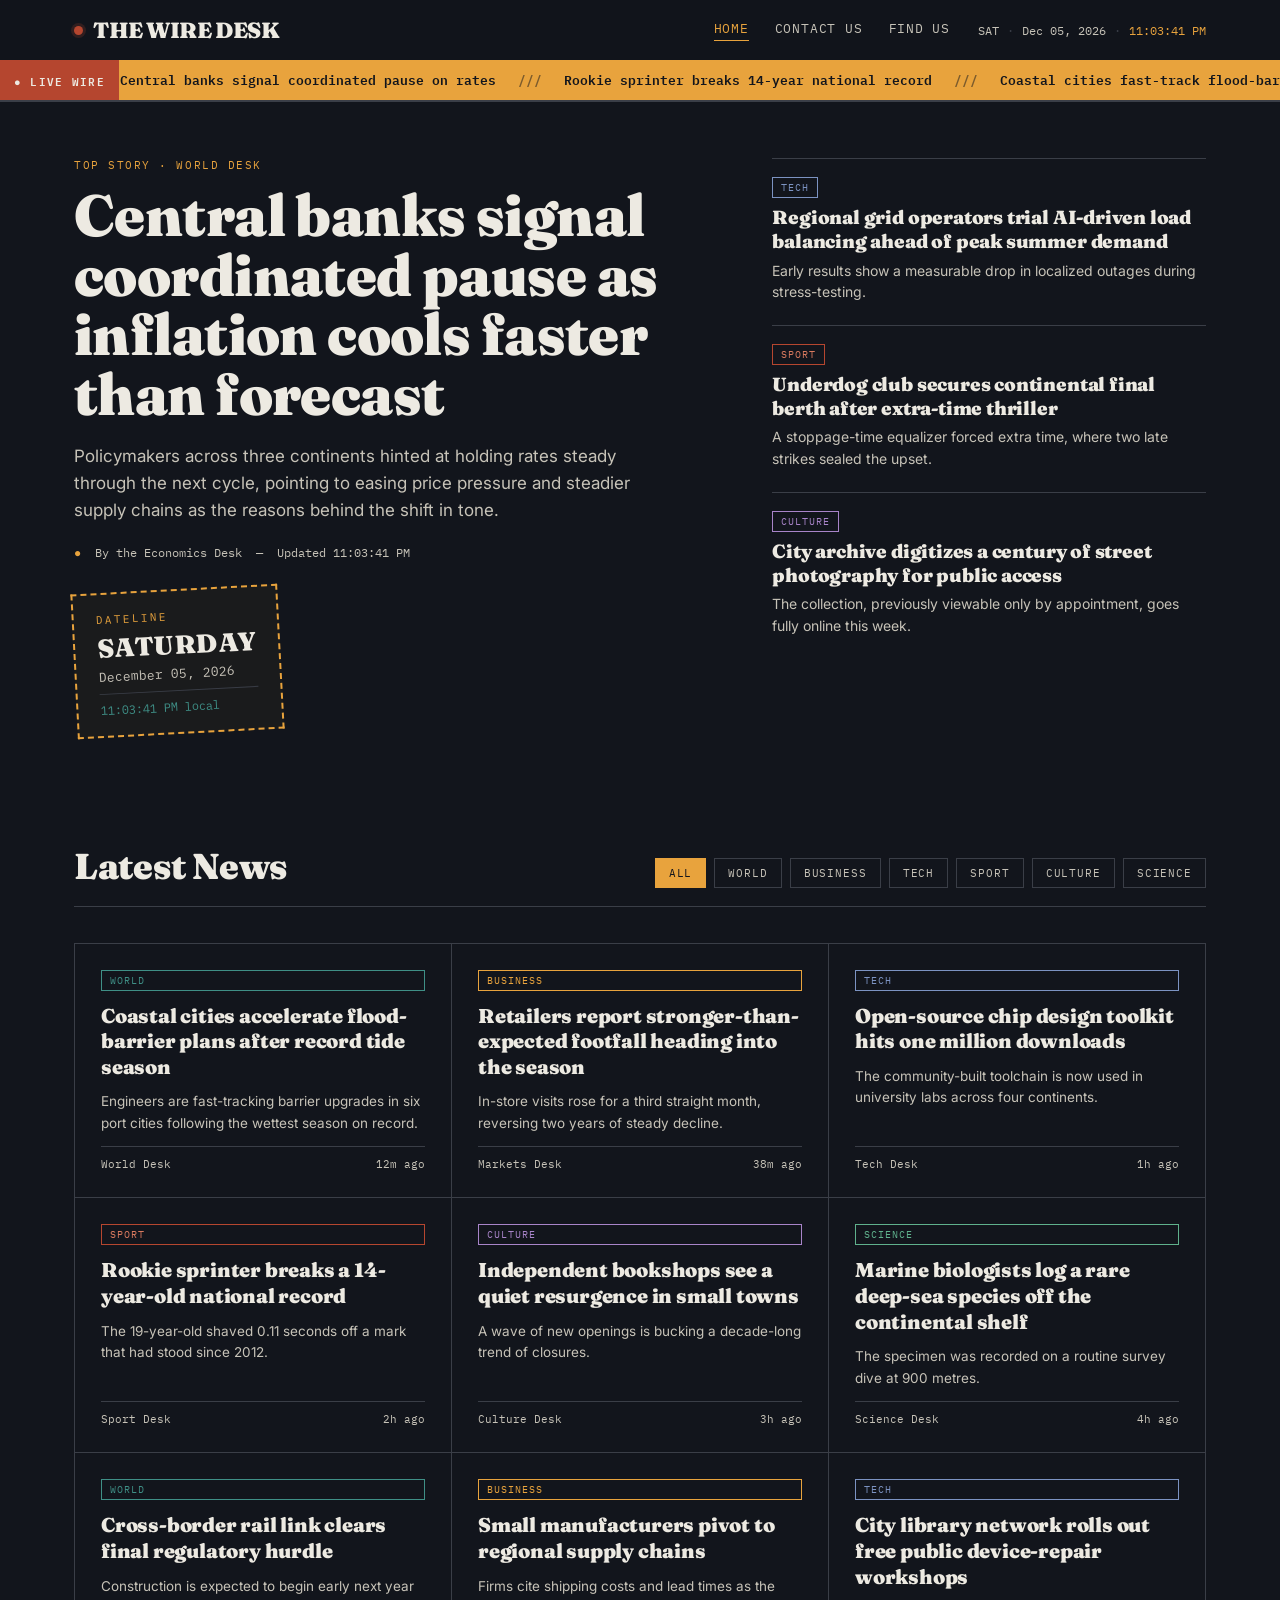
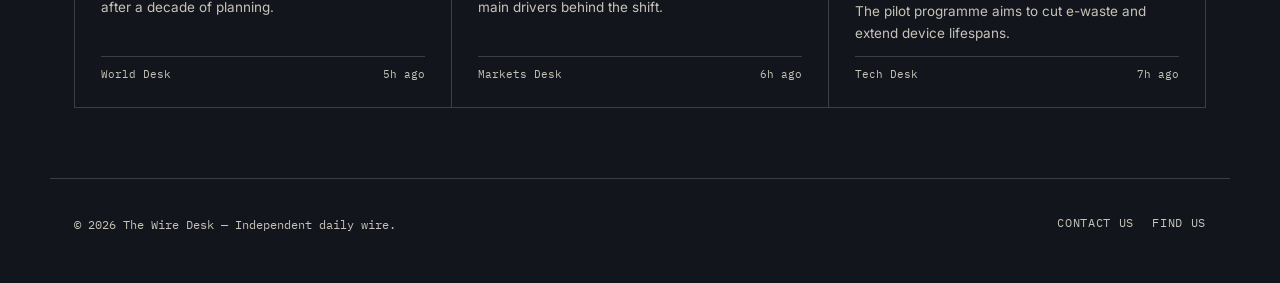
==== index.html @ 341c5b4a "Add files via upload" ====
<!DOCTYPE html>
<html lang="en">
<head>
<meta charset="UTF-8">
<meta name="viewport" content="width=device-width, initial-scale=1.0">
<title>The Wire Desk — Live News Wire</title>
<meta name="description" content="Independent daily news wire — latest headlines across World, Business, Tech, Sport, Culture and Science.">
<link rel="preconnect" href="https://fonts.googleapis.com">
<link rel="preconnect" href="https://fonts.gstatic.com" crossorigin>
<link href="https://fonts.googleapis.com/css2?family=Fraunces:opsz,wght@9..144,500;9..144,600;9..144,900&family=Inter:wght@400;500;600;700&family=IBM+Plex+Mono:wght@400;500;600&display=swap" rel="stylesheet">
<link rel="stylesheet" href="styles.css">
</head>
<body>

<div class="scroll-progress"></div>

<header>
  <div class="header-inner">
    <a href="index.html" class="logo"><span class="dot"></span> THE WIRE DESK</a>
    <div class="header-right">
      <nav>
        <a href="index.html">Home</a>
        <a href="contact.html">Contact Us</a>
        <a href="findus.html">Find Us</a>
      </nav>
      <div class="header-clock">
        <span data-clock="weekday-short"></span>
        <span class="sep">·</span>
        <span data-clock="date-short"></span>
        <span class="sep">·</span>
        <span class="hc-time" data-clock="time"></span>
      </div>
      <button class="nav-toggle" aria-label="Toggle menu">☰</button>
    </div>
  </div>
  <div class="ticker-bar">
    <div class="ticker-label">● LIVE WIRE</div>
    <div class="ticker-track" id="tickerTrack"></div>
  </div>
</header>

<div class="hero-wrap">
  <div class="hero-grid">
    <div class="hero-lead reveal">
      <span class="eyebrow">Top Story · World Desk</span>
      <h1>Central banks signal coordinated pause as inflation cools faster than forecast</h1>
      <p>Policymakers across three continents hinted at holding rates steady through the next cycle, pointing to easing price pressure and steadier supply chains as the reasons behind the shift in tone.</p>
      <div class="byline">
        <span class="stamp-dot">●</span>
        <span>By the Economics Desk</span>
        <span>—</span>
        <span data-clock="updated"></span>
      </div>
      <div style="margin-top:28px;">
        <div class="dateline-stamp">
          <div class="row1">Dateline</div>
          <div class="day" data-clock="weekday-full"></div>
          <div class="full-date" data-clock="date-full"></div>
          <div class="time"><span data-clock="time"></span> local</div>
        </div>
      </div>
    </div>

    <div class="side-stories">
      <div class="side-story reveal">
        <span class="tag tech">Tech</span>
        <h3>Regional grid operators trial AI-driven load balancing ahead of peak summer demand</h3>
        <p>Early results show a measurable drop in localized outages during stress-testing.</p>
      </div>
      <div class="side-story reveal">
        <span class="tag sport">Sport</span>
        <h3>Underdog club secures continental final berth after extra-time thriller</h3>
        <p>A stoppage-time equalizer forced extra time, where two late strikes sealed the upset.</p>
      </div>
      <div class="side-story reveal">
        <span class="tag culture">Culture</span>
        <h3>City archive digitizes a century of street photography for public access</h3>
        <p>The collection, previously viewable only by appointment, goes fully online this week.</p>
      </div>
    </div>
  </div>
</div>

<section id="news">
  <div class="section-head reveal">
    <h2>Latest News</h2>
    <div class="filters" id="filters">
      <button class="filter-btn active" data-filter="all">All</button>
      <button class="filter-btn" data-filter="world">World</button>
      <button class="filter-btn" data-filter="business">Business</button>
      <button class="filter-btn" data-filter="tech">Tech</button>
      <button class="filter-btn" data-filter="sport">Sport</button>
      <button class="filter-btn" data-filter="culture">Culture</button>
      <button class="filter-btn" data-filter="science">Science</button>
    </div>
  </div>
  <div class="news-grid" id="newsGrid"></div>
</section>

<footer>
  <span>© <span data-clock="year"></span> The Wire Desk — Independent daily wire.</span>
  <nav>
    <a href="contact.html">Contact Us</a>
    <a href="findus.html">Find Us</a>
  </nav>
</footer>

<button class="back-to-top" aria-label="Back to top">↑</button>

<script src="script.js"></script>
<script>
const NEWS = [
  {cat:'world', tag:'World', title:'Coastal cities accelerate flood-barrier plans after record tide season', excerpt:'Engineers are fast-tracking barrier upgrades in six port cities following the wettest season on record.', time:'12m ago', author:'World Desk'},
  {cat:'business', tag:'Business', title:'Retailers report stronger-than-expected footfall heading into the season', excerpt:'In-store visits rose for a third straight month, reversing two years of steady decline.', time:'38m ago', author:'Markets Desk'},
  {cat:'tech', tag:'Tech', title:'Open-source chip design toolkit hits one million downloads', excerpt:'The community-built toolchain is now used in university labs across four continents.', time:'1h ago', author:'Tech Desk'},
  {cat:'sport', tag:'Sport', title:'Rookie sprinter breaks a 14-year-old national record', excerpt:'The 19-year-old shaved 0.11 seconds off a mark that had stood since 2012.', time:'2h ago', author:'Sport Desk'},
  {cat:'culture', tag:'Culture', title:'Independent bookshops see a quiet resurgence in small towns', excerpt:'A wave of new openings is bucking a decade-long trend of closures.', time:'3h ago', author:'Culture Desk'},
  {cat:'science', tag:'Science', title:'Marine biologists log a rare deep-sea species off the continental shelf', excerpt:'The specimen was recorded on a routine survey dive at 900 metres.', time:'4h ago', author:'Science Desk'},
  {cat:'world', tag:'World', title:'Cross-border rail link clears final regulatory hurdle', excerpt:'Construction is expected to begin early next year after a decade of planning.', time:'5h ago', author:'World Desk'},
  {cat:'business', tag:'Business', title:'Small manufacturers pivot to regional supply chains', excerpt:'Firms cite shipping costs and lead times as the main drivers behind the shift.', time:'6h ago', author:'Markets Desk'},
  {cat:'tech', tag:'Tech', title:'City library network rolls out free public device-repair workshops', excerpt:'The pilot programme aims to cut e-waste and extend device lifespans.', time:'7h ago', author:'Tech Desk'},
];

const TICKER_ITEMS = [
  'Central banks signal coordinated pause on rates',
  'Rookie sprinter breaks 14-year national record',
  'Coastal cities fast-track flood-barrier upgrades',
  'Open-source chip toolkit passes one million downloads',
  'Cross-border rail link clears final hurdle',
  'Independent bookshops see quiet resurgence'
];

function renderNews(){
  const grid = document.getElementById('newsGrid');
  grid.innerHTML = NEWS.map((item,i)=>`
    <article class="news-card reveal" data-cat="${item.cat}" style="transition-delay:${(i%3)*0.08}s">
      <span class="arrow">→</span>
      <span class="tag ${item.cat}">${item.tag}</span>
      <h3>${item.title}</h3>
      <p>${item.excerpt}</p>
      <div class="news-meta"><span>${item.author}</span><span>${item.time}</span></div>
    </article>
  `).join('');
  window.WireDesk.observeReveals();
}
renderNews();
window.WireDesk.initTicker(TICKER_ITEMS);

document.getElementById('filters').addEventListener('click', (e)=>{
  const btn = e.target.closest('.filter-btn');
  if(!btn) return;
  document.querySelectorAll('.filter-btn').forEach(b=>b.classList.remove('active'));
  btn.classList.add('active');
  const f = btn.dataset.filter;
  document.querySelectorAll('.news-card').forEach(card=>{
    card.classList.toggle('hidden', f!=='all' && card.dataset.cat!==f);
  });
});
</script>
</body>
</html>
---- styles.css ----
/* =========================================================
   THE WIRE DESK — shared stylesheet
   ========================================================= */
:root{
  --ink:#12151c;
  --panel:#1b1f29;
  --panel-2:#20242f;
  --paper:#edeae2;
  --paper-dim:#c7c3b8;
  --amber:#e8a33d;
  --teal:#3f8f86;
  --brick:#b5462f;
  --ash:#3a3e47;
  --radius:2px;
}
*{box-sizing:border-box;}
html{scroll-behavior:smooth;}
body{
  margin:0;
  background:var(--ink);
  color:var(--paper);
  font-family:'Inter',sans-serif;
  -webkit-font-smoothing:antialiased;
  opacity:0;
  animation:pageIn .6s ease forwards;
}
@keyframes pageIn{
  from{opacity:0;transform:translateY(10px);}
  to{opacity:1;transform:translateY(0);}
}
a{color:inherit;text-decoration:none;}
::selection{background:var(--amber);color:var(--ink);}
img{max-width:100%;display:block;}

h1,h2,h3,.display{
  font-family:'Fraunces',serif;
  font-weight:900;
  letter-spacing:-0.01em;
  margin:0;
}
.mono{font-family:'IBM Plex Mono',monospace;}
.eyebrow{
  font-family:'IBM Plex Mono',monospace;
  font-size:11px;
  letter-spacing:0.14em;
  text-transform:uppercase;
  color:var(--amber);
}

/* ===== Scroll progress bar ===== */
.scroll-progress{
  position:fixed;top:0;left:0;height:2px;width:0%;
  background:var(--amber);z-index:100;
  transition:width .08s linear;
}

/* ===== Reveal on scroll ===== */
.reveal{
  opacity:0;
  transform:translateY(28px);
  transition:opacity 0.7s cubic-bezier(.2,.7,.3,1), transform 0.7s cubic-bezier(.2,.7,.3,1);
}
.reveal.visible{opacity:1;transform:translateY(0);}
@media (prefers-reduced-motion: reduce){
  .reveal{opacity:1;transform:none;transition:none;}
  html{scroll-behavior:auto;}
  body{animation:none;opacity:1;}
}

/* ===== Header ===== */
header{
  position:sticky;top:0;z-index:50;
  background:rgba(18,21,28,0.94);
  backdrop-filter:blur(10px);
  border-bottom:1px solid var(--ash);
}
.header-inner{
  max-width:1180px;margin:0 auto;padding:16px 24px;
  display:flex;align-items:center;justify-content:space-between;gap:20px;
}
.logo{
  font-family:'Fraunces',serif;font-weight:900;font-size:22px;
  display:flex;align-items:center;gap:10px;letter-spacing:-0.02em;
  flex-shrink:0;
}
.logo .dot{
  width:9px;height:9px;border-radius:50%;background:var(--brick);
  box-shadow:0 0 0 3px rgba(181,70,47,0.2);
  animation:pulse 2.2s ease-in-out infinite;
}
@keyframes pulse{
  0%,100%{box-shadow:0 0 0 3px rgba(181,70,47,0.2);}
  50%{box-shadow:0 0 0 6px rgba(181,70,47,0.08);}
}

.header-right{display:flex;align-items:center;gap:28px;}
nav{display:flex;gap:26px;align-items:center;}
nav a{
  font-size:13px;font-family:'IBM Plex Mono',monospace;
  letter-spacing:0.06em;text-transform:uppercase;
  color:var(--paper-dim);position:relative;padding-bottom:4px;
  transition:color .25s;
}
nav a:hover, nav a.current{color:var(--amber);}
nav a::after{
  content:"";position:absolute;left:0;bottom:0;width:0;height:1px;
  background:var(--amber);transition:width .25s;
}
nav a:hover::after, nav a.current::after{width:100%;}

.header-clock{
  font-family:'IBM Plex Mono',monospace;font-size:12px;color:var(--paper-dim);
  display:flex;align-items:center;gap:8px;white-space:nowrap;
}
.header-clock .sep{color:var(--ash);}
.header-clock .hc-time{color:var(--amber);}

.nav-toggle{
  display:none;background:none;border:1px solid var(--ash);color:var(--paper);
  padding:8px 11px;font-size:16px;cursor:pointer;flex-shrink:0;
}

/* ===== Ticker ===== */
.ticker-bar{
  background:var(--amber);color:var(--ink);
  overflow:hidden;white-space:nowrap;position:relative;
  border-bottom:1px solid var(--ash);
}
.ticker-label{
  position:absolute;left:0;top:0;bottom:0;z-index:2;
  background:var(--brick);color:var(--paper);
  display:flex;align-items:center;padding:0 14px;
  font-family:'IBM Plex Mono',monospace;font-size:11px;letter-spacing:0.12em;font-weight:600;
}
.ticker-track{
  display:inline-flex;align-items:center;padding-left:120px;
  animation:ticker 32s linear infinite;
  font-family:'IBM Plex Mono',monospace;font-size:13px;font-weight:600;
}
.ticker-track span{padding:9px 0;}
.ticker-track .sep{margin:0 22px;opacity:0.5;}
@keyframes ticker{
  from{transform:translateX(0);}
  to{transform:translateX(-50%);}
}

/* ===== Page hero (used on contact / find-us) ===== */
.page-hero{max-width:1180px;margin:0 auto;padding:56px 24px 20px;}
.page-hero .eyebrow{display:block;margin-bottom:12px;}
.page-hero h1{font-size:clamp(32px,4.6vw,50px);line-height:1.05;margin-bottom:14px;}
.page-hero p{color:var(--paper-dim);font-size:16px;line-height:1.6;max-width:56ch;}

/* ===== Home hero ===== */
.hero-wrap{max-width:1180px;margin:0 auto;padding:56px 24px 40px;position:relative;}
.hero-grid{display:grid;grid-template-columns:1.5fr 1fr;gap:48px;align-items:start;}
.hero-lead .eyebrow{margin-bottom:14px;display:block;}
.hero-lead h1{font-size:clamp(34px,5vw,58px);line-height:1.03;margin-bottom:18px;}
.hero-lead p{color:var(--paper-dim);font-size:17px;line-height:1.6;max-width:52ch;margin-bottom:20px;}
.byline{
  font-family:'IBM Plex Mono',monospace;font-size:12px;color:var(--paper-dim);
  display:flex;gap:14px;align-items:center;flex-wrap:wrap;
}
.byline .stamp-dot{color:var(--amber);}

.dateline-stamp{
  border:2px dashed var(--amber);padding:18px 22px;transform:rotate(-3deg);
  width:fit-content;background:rgba(232,163,61,0.04);
}
.dateline-stamp .row1{
  font-family:'IBM Plex Mono',monospace;font-size:11px;letter-spacing:0.18em;
  color:var(--amber);text-transform:uppercase;margin-bottom:6px;
}
.dateline-stamp .day{
  font-family:'Fraunces',serif;font-weight:900;font-size:26px;text-transform:uppercase;
  letter-spacing:0.02em;color:var(--paper);
}
.dateline-stamp .full-date{font-family:'IBM Plex Mono',monospace;font-size:13px;color:var(--paper-dim);margin-top:4px;}
.dateline-stamp .time{
  font-family:'IBM Plex Mono',monospace;font-size:12px;color:var(--teal);margin-top:8px;
  border-top:1px solid var(--ash);padding-top:8px;
}

.side-stories{display:flex;flex-direction:column;gap:22px;}
.side-story{border-top:1px solid var(--ash);padding-top:16px;}
.side-story h3{font-size:19px;line-height:1.25;margin:8px 0 6px;}
.side-story p{color:var(--paper-dim);font-size:14px;line-height:1.55;margin:0;}

.tag{
  font-family:'IBM Plex Mono',monospace;font-size:10px;letter-spacing:0.1em;text-transform:uppercase;
  padding:3px 8px;border:1px solid var(--ash);color:var(--paper-dim);display:inline-block;
}
.tag.world{border-color:var(--teal);color:var(--teal);}
.tag.business{border-color:var(--amber);color:var(--amber);}
.tag.tech{border-color:#7c93c2;color:#7c93c2;}
.tag.sport{border-color:var(--brick);color:#d97a5f;}
.tag.culture{border-color:#a884c9;color:#a884c9;}
.tag.science{border-color:#5fb18c;color:#5fb18c;}

/* ===== Section shell ===== */
section{max-width:1180px;margin:0 auto;padding:70px 24px;}
.section-head{
  display:flex;justify-content:space-between;align-items:flex-end;
  margin-bottom:36px;border-bottom:1px solid var(--ash);padding-bottom:18px;gap:20px;flex-wrap:wrap;
}
.section-head h2{font-size:clamp(26px,3.4vw,36px);}

.filters{display:flex;gap:8px;flex-wrap:wrap;}
.filter-btn{
  font-family:'IBM Plex Mono',monospace;font-size:11px;letter-spacing:0.08em;text-transform:uppercase;
  background:none;border:1px solid var(--ash);color:var(--paper-dim);
  padding:7px 13px;cursor:pointer;transition:all .2s;
}
.filter-btn:hover{border-color:var(--amber);color:var(--amber);}
.filter-btn.active{background:var(--amber);border-color:var(--amber);color:var(--ink);}

/* ===== News grid ===== */
.news-grid{
  display:grid;grid-template-columns:repeat(3,1fr);gap:1px;
  background:var(--ash);border:1px solid var(--ash);
}
.news-card{
  background:var(--ink);padding:26px;display:flex;flex-direction:column;gap:12px;
  transition:background .25s, transform .25s, box-shadow .25s;
  position:relative;
}
.news-card:hover{
  background:var(--panel);transform:translateY(-5px);
  box-shadow:0 14px 30px -14px rgba(0,0,0,0.55);
}
.news-card h3{font-size:20px;line-height:1.28;}
.news-card p{color:var(--paper-dim);font-size:13.5px;line-height:1.6;margin:0;flex-grow:1;}
.news-meta{
  display:flex;justify-content:space-between;align-items:center;
  font-family:'IBM Plex Mono',monospace;font-size:11px;color:var(--paper-dim);
  padding-top:10px;border-top:1px solid var(--ash);
}
.news-card .arrow{
  position:absolute;top:24px;right:22px;color:var(--amber);
  opacity:0;transform:translateX(-6px);transition:all .25s;font-size:15px;
}
.news-card:hover .arrow{opacity:1;transform:translateX(0);}
.news-card.hidden{display:none;}

/* ===== Contact page ===== */
.contact-grid{display:grid;grid-template-columns:0.9fr 1.1fr;gap:56px;}
.info-panel{
  background:var(--panel);border:1px solid var(--ash);padding:32px;
}
.info-panel h2{font-size:24px;margin-bottom:16px;}
.info-panel p{color:var(--paper-dim);line-height:1.65;margin-bottom:22px;}
.contact-line{
  display:flex;align-items:center;gap:12px;margin-bottom:14px;
  font-family:'IBM Plex Mono',monospace;font-size:13.5px;
}
.contact-line .k{color:var(--paper-dim);width:88px;flex-shrink:0;text-transform:uppercase;font-size:11px;letter-spacing:0.08em;}
.contact-line .v{color:var(--paper);transition:color .2s;}
.contact-line a.v:hover{color:var(--amber);}

form{display:flex;flex-direction:column;gap:16px;}
.field{display:flex;flex-direction:column;gap:6px;}
.field label{
  font-family:'IBM Plex Mono',monospace;font-size:11px;letter-spacing:0.1em;text-transform:uppercase;color:var(--paper-dim);
}
.field input,.field textarea{
  background:var(--ink);border:1px solid var(--ash);color:var(--paper);
  padding:12px 14px;font-family:'Inter',sans-serif;font-size:14px;
  border-radius:var(--radius);outline:none;transition:border-color .2s, box-shadow .2s;
}
.field input:focus,.field textarea:focus{border-color:var(--amber);box-shadow:0 0 0 3px rgba(232,163,61,0.12);}
.field textarea{resize:vertical;min-height:130px;}
.submit-row{display:flex;align-items:center;gap:16px;margin-top:6px;flex-wrap:wrap;}
button.send, a.btn{
  font-family:'IBM Plex Mono',monospace;font-size:12px;letter-spacing:0.1em;text-transform:uppercase;
  background:var(--amber);color:var(--ink);border:none;padding:13px 26px;
  cursor:pointer;font-weight:600;transition:transform .15s, background .2s, box-shadow .2s;
  display:inline-flex;align-items:center;gap:8px;
}
button.send:hover, a.btn:hover{background:#f3b459;transform:translateY(-2px);box-shadow:0 8px 20px -8px rgba(232,163,61,0.5);}
a.btn.outline{background:none;border:1px solid var(--amber);color:var(--amber);}
a.btn.outline:hover{background:rgba(232,163,61,0.08);}
.form-note{font-family:'IBM Plex Mono',monospace;font-size:11.5px;color:var(--paper-dim);line-height:1.5;}
.form-status{font-family:'IBM Plex Mono',monospace;font-size:12px;color:var(--teal);min-height:16px;}

/* ===== Find Us page ===== */
.findus-grid{display:grid;grid-template-columns:0.85fr 1.15fr;gap:40px;align-items:start;}
.hq-card{background:var(--panel);border:1px solid var(--ash);padding:30px;margin-bottom:20px;}
.hq-card .hq-name{font-family:'Fraunces',serif;font-weight:700;font-size:21px;margin-bottom:10px;}
.hq-card .hq-addr{color:var(--paper-dim);font-size:14px;line-height:1.6;margin-bottom:18px;}
.hq-badge{
  display:inline-flex;align-items:center;gap:8px;
  font-family:'IBM Plex Mono',monospace;font-size:11px;letter-spacing:0.08em;text-transform:uppercase;
  color:var(--teal);margin-bottom:16px;
}
.hq-badge .ping{
  width:8px;height:8px;border-radius:50%;background:var(--teal);
  box-shadow:0 0 0 3px rgba(63,143,134,0.2);
  animation:pulse2 2s ease-in-out infinite;
}
@keyframes pulse2{
  0%,100%{box-shadow:0 0 0 3px rgba(63,143,134,0.2);}
  50%{box-shadow:0 0 0 7px rgba(63,143,134,0.06);}
}
.map-embed{
  width:100%;height:460px;border:1px solid var(--ash);filter:grayscale(0.25) contrast(1.05);
}
.bureaus{margin-top:8px;}
.bureau-item{
  display:flex;justify-content:space-between;align-items:center;
  padding:14px 0;border-top:1px solid var(--ash);gap:12px;flex-wrap:wrap;
}
.bureau-item .bname{font-family:'Fraunces',serif;font-weight:600;font-size:16px;}
.bureau-item .baddr{color:var(--paper-dim);font-size:12.5px;font-family:'IBM Plex Mono',monospace;margin-top:2px;}
.bureau-item a{
  font-family:'IBM Plex Mono',monospace;font-size:11px;letter-spacing:0.06em;text-transform:uppercase;
  color:var(--amber);white-space:nowrap;transition:opacity .2s;
}
.bureau-item a:hover{opacity:0.7;}

/* ===== Back to top ===== */
.back-to-top{
  position:fixed;bottom:24px;right:24px;z-index:60;
  width:44px;height:44px;border:1px solid var(--ash);background:var(--panel);
  color:var(--amber);display:flex;align-items:center;justify-content:center;
  cursor:pointer;opacity:0;pointer-events:none;transform:translateY(10px);
  transition:all .3s;font-size:16px;
}
.back-to-top.show{opacity:1;pointer-events:auto;transform:translateY(0);}
.back-to-top:hover{background:var(--panel-2);border-color:var(--amber);}

footer{
  max-width:1180px;margin:0 auto;padding:36px 24px 50px;
  display:flex;justify-content:space-between;align-items:center;gap:16px;flex-wrap:wrap;
  font-family:'IBM Plex Mono',monospace;font-size:11.5px;color:var(--paper-dim);
  border-top:1px solid var(--ash);
}
footer nav{gap:18px;}
footer nav a{font-size:11.5px;}

/* ===== Mobile ===== */
@media (max-width:860px){
  .hero-grid{grid-template-columns:1fr;}
  .contact-grid{grid-template-columns:1fr;}
  .findus-grid{grid-template-columns:1fr;}
  .news-grid{grid-template-columns:1fr 1fr;}

  .nav-toggle{display:block;}
  .header-right nav{
    position:fixed;top:0;right:0;height:100vh;width:min(78vw,320px);
    background:var(--panel);border-left:1px solid var(--ash);
    flex-direction:column;align-items:flex-start;justify-content:flex-start;
    padding:90px 28px 28px;gap:22px;
    transform:translateX(100%);transition:transform .35s cubic-bezier(.2,.7,.3,1);
    z-index:55;
  }
  .header-right nav.open{transform:translateX(0);}
  nav a{font-size:15px;}
  .header-clock{display:none;}
}
@media (max-width:560px){
  .news-grid{grid-template-columns:1fr;}
  .dateline-stamp{transform:rotate(0deg);}
  .map-embed{height:340px;}
}
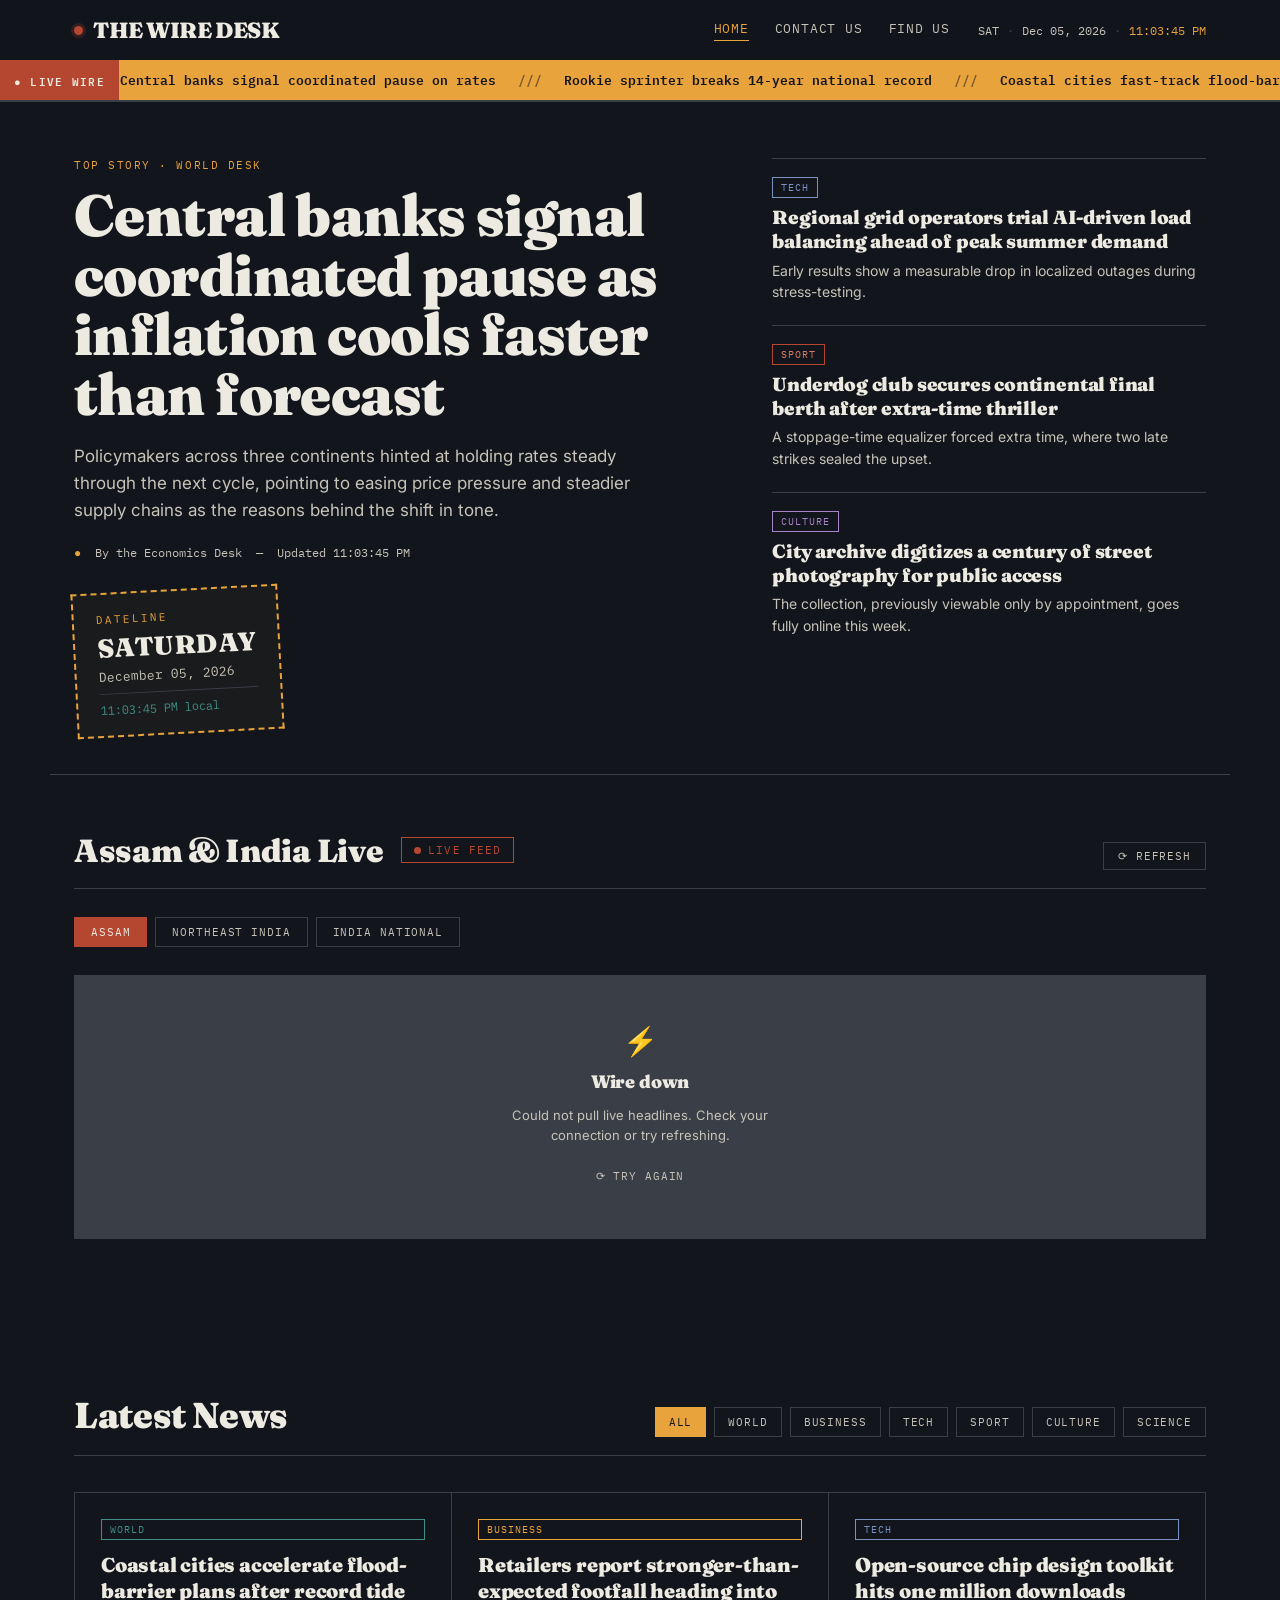
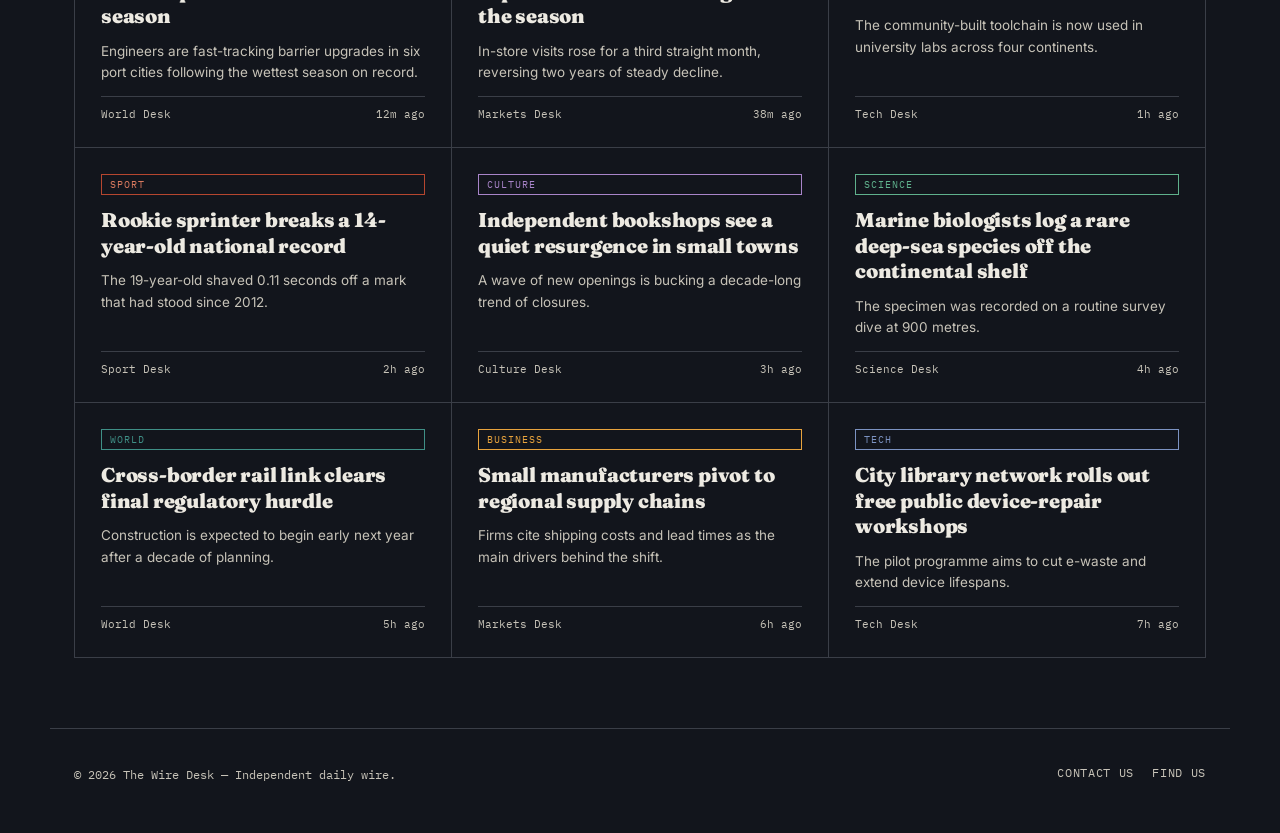
==== commit 2065cb73: "Implement live news section and styles for Assam Added styles and live news section for Assam and In" ====
--- a/index.html
+++ b/index.html
@@ -9,6 +9,109 @@
 <link rel="preconnect" href="https://fonts.gstatic.com" crossorigin>
 <link href="https://fonts.googleapis.com/css2?family=Fraunces:opsz,wght@9..144,500;9..144,600;9..144,900&family=Inter:wght@400;500;600;700&family=IBM+Plex+Mono:wght@400;500;600&display=swap" rel="stylesheet">
 <link rel="stylesheet" href="styles.css">
+<style>
+/* ── Live India / Assam section extras ── */
+.live-section-head {
+  display:flex; justify-content:space-between; align-items:flex-end;
+  margin-bottom:28px; border-bottom:1px solid var(--ash); padding-bottom:18px;
+  gap:16px; flex-wrap:wrap;
+}
+.live-section-head h2 { font-size:clamp(22px,3vw,32px); }
+.live-badge {
+  display:inline-flex; align-items:center; gap:7px;
+  font-family:'IBM Plex Mono',monospace; font-size:11px; letter-spacing:0.1em;
+  text-transform:uppercase; color:var(--brick); border:1px solid var(--brick);
+  padding:5px 12px;
+}
+.live-badge .blink { width:7px; height:7px; border-radius:50%; background:var(--brick);
+  animation:pulse 1.5s ease-in-out infinite; }
+
+.refresh-btn {
+  font-family:'IBM Plex Mono',monospace; font-size:11px; letter-spacing:0.08em;
+  text-transform:uppercase; background:none; border:1px solid var(--ash);
+  color:var(--paper-dim); padding:6px 14px; cursor:pointer;
+  transition:border-color .2s, color .2s;
+}
+.refresh-btn:hover { border-color:var(--amber); color:var(--amber); }
+.refresh-btn:disabled { opacity:0.4; cursor:not-allowed; }
+
+/* region tabs */
+.region-tabs { display:flex; gap:8px; margin-bottom:28px; flex-wrap:wrap; }
+.rtab {
+  font-family:'IBM Plex Mono',monospace; font-size:11px; letter-spacing:0.08em;
+  text-transform:uppercase; background:none; border:1px solid var(--ash);
+  color:var(--paper-dim); padding:7px 16px; cursor:pointer; transition:all .2s;
+}
+.rtab.active { background:var(--brick); border-color:var(--brick); color:var(--paper); }
+.rtab:hover:not(.active) { border-color:var(--brick); color:#d97a5f; }
+
+/* live news grid */
+.live-grid {
+  display:grid; grid-template-columns:repeat(3,1fr); gap:1px;
+  background:var(--ash); border:1px solid var(--ash); min-height:260px;
+}
+.live-card {
+  background:var(--ink); padding:24px; display:flex; flex-direction:column; gap:10px;
+  transition:background .25s, transform .25s, box-shadow .25s; position:relative;
+}
+.live-card:hover {
+  background:var(--panel); transform:translateY(-4px);
+  box-shadow:0 12px 28px -12px rgba(0,0,0,0.55);
+}
+.live-card h3 { font-size:18px; line-height:1.3; }
+.live-card p { color:var(--paper-dim); font-size:13px; line-height:1.6; margin:0; flex-grow:1; }
+.live-card .lc-meta {
+  display:flex; justify-content:space-between; align-items:center;
+  font-family:'IBM Plex Mono',monospace; font-size:11px; color:var(--paper-dim);
+  padding-top:10px; border-top:1px solid var(--ash);
+}
+.live-card .tag.assam { border-color:#e86c3d; color:#e86c3d; }
+.live-card .tag.india { border-color:#d4a847; color:#d4a847; }
+.live-card .arrow {
+  position:absolute; top:22px; right:20px; color:var(--brick);
+  opacity:0; transform:translateX(-6px); transition:all .25s; font-size:14px;
+}
+.live-card:hover .arrow { opacity:1; transform:translateX(0); }
+
+/* skeleton loading */
+.skel { background:var(--panel-2); border-radius:2px; animation:shimmer 1.4s ease-in-out infinite; }
+@keyframes shimmer {
+  0%,100%{opacity:.5;} 50%{opacity:1;}
+}
+.skel-card { background:var(--ink); padding:24px; display:flex; flex-direction:column; gap:12px; }
+.skel-tag { height:18px; width:60px; }
+.skel-title { height:14px; width:90%; }
+.skel-title.s2 { width:75%; }
+.skel-body { height:11px; width:100%; }
+.skel-body.s2 { width:88%; }
+.skel-body.s3 { width:70%; }
+
+.live-error {
+  grid-column:1/-1; display:flex; flex-direction:column; align-items:center;
+  justify-content:center; padding:48px 24px; gap:12px; text-align:center;
+}
+.live-error .err-icon { font-size:28px; }
+.live-error p { color:var(--paper-dim); font-size:13px; max-width:34ch; line-height:1.6; margin:0; }
+
+.last-updated {
+  font-family:'IBM Plex Mono',monospace; font-size:11px; color:var(--paper-dim);
+  margin-top:14px; text-align:right;
+}
+.last-updated span { color:var(--teal); }
+
+/* section divider */
+.section-divider {
+  max-width:1180px; margin:0 auto; padding:0 24px;
+  border-top:1px solid var(--ash);
+}
+
+@media (max-width:860px) {
+  .live-grid { grid-template-columns:1fr 1fr; }
+}
+@media (max-width:560px) {
+  .live-grid { grid-template-columns:1fr; }
+}
+</style>
 </head>
 <body>
 
@@ -81,6 +184,58 @@
   </div>
 </div>
 
+<!-- ══════════════════════════════════════════════════════
+     LIVE ASSAM & INDIA NEWS SECTION
+══════════════════════════════════════════════════════ -->
+<div class="section-divider"></div>
+<section id="liveIndia" style="padding-top:56px;">
+  <div class="live-section-head reveal">
+    <div style="display:flex;align-items:center;gap:18px;flex-wrap:wrap;">
+      <h2>Assam &amp; India Live</h2>
+      <span class="live-badge"><span class="blink"></span> Live Feed</span>
+    </div>
+    <div style="display:flex;align-items:center;gap:10px;flex-wrap:wrap;">
+      <button class="refresh-btn" id="refreshBtn" onclick="fetchLiveNews(true)">⟳ Refresh</button>
+    </div>
+  </div>
+
+  <div class="region-tabs reveal" id="regionTabs">
+    <button class="rtab active" data-region="assam">Assam</button>
+    <button class="rtab" data-region="northeast">Northeast India</button>
+    <button class="rtab" data-region="india">India National</button>
+  </div>
+
+  <div class="live-grid" id="liveGrid">
+    <!-- skeleton placeholders -->
+    <div class="skel-card">
+      <div class="skel skel-tag"></div>
+      <div class="skel skel-title"></div>
+      <div class="skel skel-title s2"></div>
+      <div class="skel skel-body"></div>
+      <div class="skel skel-body s2"></div>
+      <div class="skel skel-body s3"></div>
+    </div>
+    <div class="skel-card">
+      <div class="skel skel-tag"></div>
+      <div class="skel skel-title"></div>
+      <div class="skel skel-title s2"></div>
+      <div class="skel skel-body"></div>
+      <div class="skel skel-body s2"></div>
+    </div>
+    <div class="skel-card">
+      <div class="skel skel-tag"></div>
+      <div class="skel skel-title"></div>
+      <div class="skel skel-body"></div>
+      <div class="skel skel-body s2"></div>
+      <div class="skel skel-body s3"></div>
+    </div>
+  </div>
+  <p class="last-updated" id="lastUpdated"></p>
+</section>
+
+<!-- ══════════════════════════════════════════════════════
+     EXISTING NEWS SECTION
+══════════════════════════════════════════════════════ -->
 <section id="news">
   <div class="section-head reveal">
     <h2>Latest News</h2>
@@ -109,6 +264,7 @@
 
 <script src="script.js"></script>
 <script>
+/* ── Static news grid ── */
 const NEWS = [
   {cat:'world', tag:'World', title:'Coastal cities accelerate flood-barrier plans after record tide season', excerpt:'Engineers are fast-tracking barrier upgrades in six port cities following the wettest season on record.', time:'12m ago', author:'World Desk'},
   {cat:'business', tag:'Business', title:'Retailers report stronger-than-expected footfall heading into the season', excerpt:'In-store visits rose for a third straight month, reversing two years of steady decline.', time:'38m ago', author:'Markets Desk'},
@@ -156,6 +312,147 @@
     card.classList.toggle('hidden', f!=='all' && card.dataset.cat!==f);
   });
 });
+
+/* ══════════════════════════════════════════════════════
+   LIVE ASSAM & INDIA NEWS — Anthropic API with web search
+══════════════════════════════════════════════════════ */
+let currentRegion = 'assam';
+let lastFetchedRegion = null;
+
+const REGION_PROMPTS = {
+  assam: `You are a news editor. Search the web and find the 6 most recent and important news headlines from Assam, India today (${new Date().toLocaleDateString('en-IN',{day:'2-digit',month:'long',year:'numeric'})}). Focus on politics, floods/natural disasters, economy, development, culture, and crime. Return ONLY a JSON array with exactly 6 objects. Each object must have: "title" (concise headline, max 12 words), "excerpt" (2-sentence summary, max 40 words), "category" (one of: Politics, Floods, Economy, Culture, Crime, Development), "timeAgo" (e.g. "2h ago"), "source" (news outlet name). Return raw JSON only, no markdown, no preamble.`,
+
+  northeast: `You are a news editor. Search the web and find the 6 most recent important news headlines from Northeast India (Assam, Meghalaya, Manipur, Nagaland, Arunachal Pradesh, Mizoram, Tripura, Sikkim) today (${new Date().toLocaleDateString('en-IN',{day:'2-digit',month:'long',year:'numeric'})}). Include diverse states. Return ONLY a JSON array with exactly 6 objects. Each object must have: "title" (concise headline, max 12 words), "excerpt" (2-sentence summary, max 40 words), "category" (one of: Politics, Security, Economy, Culture, Disaster, Development), "timeAgo" (e.g. "3h ago"), "source" (news outlet name), "state" (state name). Return raw JSON only, no markdown, no preamble.`,
+
+  india: `You are a news editor. Search the web and find the 6 most recent top national headlines from India today (${new Date().toLocaleDateString('en-IN',{day:'2-digit',month:'long',year:'numeric'})}). Cover politics, economy, sports, science/tech, and society. Return ONLY a JSON array with exactly 6 objects. Each object must have: "title" (concise headline, max 12 words), "excerpt" (2-sentence summary, max 40 words), "category" (one of: Politics, Economy, Sports, Science, Society, Security), "timeAgo" (e.g. "1h ago"), "source" (news outlet name). Return raw JSON only, no markdown, no preamble.`,
+};
+
+const CAT_COLORS = {
+  Politics:'#d97a5f', Floods:'#7c93c2', Economy:'#e8a33d',
+  Culture:'#a884c9', Crime:'#b5462f', Development:'#3f8f86',
+  Security:'#b5462f', Disaster:'#7c93c2', Sports:'#d97a5f',
+  Science:'#5fb18c', Society:'#a884c9',
+};
+
+function skeletonHTML(){
+  return Array.from({length:6}).map(()=>`
+    <div class="skel-card">
+      <div class="skel skel-tag"></div>
+      <div class="skel skel-title"></div>
+      <div class="skel skel-title s2"></div>
+      <div class="skel skel-body"></div>
+      <div class="skel skel-body s2"></div>
+      <div class="skel skel-body s3"></div>
+    </div>`).join('');
+}
+
+function renderLiveCards(items, region){
+  const regionLabel = {assam:'Assam',northeast:'Northeast',india:'India'}[region] || 'India';
+  return items.map((item, i)=>{
+    const color = CAT_COLORS[item.category] || 'var(--paper-dim)';
+    const stateLabel = item.state ? ` · ${item.state}` : '';
+    return `
+    <article class="live-card reveal" style="transition-delay:${(i%3)*0.07}s">
+      <span class="arrow">→</span>
+      <span class="tag" style="border-color:${color};color:${color};">${item.category}</span>
+      <h3>${item.title}</h3>
+      <p>${item.excerpt}</p>
+      <div class="lc-meta">
+        <span>${item.source}${stateLabel}</span>
+        <span>${item.timeAgo}</span>
+      </div>
+    </article>`;
+  }).join('');
+}
+
+async function fetchLiveNews(forceRefresh = false){
+  if(!forceRefresh && currentRegion === lastFetchedRegion) return;
+
+  const grid = document.getElementById('liveGrid');
+  const refreshBtn = document.getElementById('refreshBtn');
+  const lastUpdatedEl = document.getElementById('lastUpdated');
+
+  grid.innerHTML = skeletonHTML();
+  refreshBtn.disabled = true;
+  refreshBtn.textContent = '⟳ Loading…';
+  lastUpdatedEl.textContent = '';
+
+  const prompt = REGION_PROMPTS[currentRegion];
+
+  try {
+    const response = await fetch('https://api.anthropic.com/v1/messages', {
+      method:'POST',
+      headers:{'Content-Type':'application/json'},
+      body: JSON.stringify({
+        model:'claude-sonnet-4-6',
+        max_tokens:1000,
+        tools:[{type:'web_search_20250305', name:'web_search'}],
+        messages:[{role:'user', content: prompt}]
+      })
+    });
+
+    if(!response.ok) throw new Error(`API error ${response.status}`);
+    const data = await response.json();
+
+    // Extract text from all content blocks (web_search + text)
+    const fullText = (data.content || [])
+      .filter(b => b.type === 'text')
+      .map(b => b.text)
+      .join('');
+
+    // Strip markdown fences if present
+    const jsonStr = fullText.replace(/```json|```/gi,'').trim();
+    const items = JSON.parse(jsonStr);
+
+    if(!Array.isArray(items) || items.length === 0) throw new Error('Empty response');
+
+    grid.innerHTML = renderLiveCards(items, currentRegion);
+    lastFetchedRegion = currentRegion;
+    window.WireDesk.observeReveals();
+
+    const now = new Date();
+    const timeStr = now.toLocaleTimeString(undefined,{hour:'2-digit',minute:'2-digit'});
+    lastUpdatedEl.innerHTML = `Last updated: <span>${timeStr}</span>`;
+
+    // Update ticker with live headlines
+    const tickerItems = items.slice(0,4).map(i => i.title);
+    const track = document.getElementById('tickerTrack');
+    if(track){
+      const all = [...tickerItems, ...TICKER_ITEMS.slice(0,2), ...tickerItems, ...TICKER_ITEMS.slice(0,2)];
+      track.innerHTML = all.map(t=>`<span>${t}</span><span class="sep">///</span>`).join('');
+    }
+
+  } catch(err){
+    console.error('Live news fetch error:', err);
+    grid.innerHTML = `
+      <div class="live-error">
+        <div class="err-icon">⚡</div>
+        <h3 style="font-family:'Fraunces',serif;font-size:18px;margin:0;">Wire down</h3>
+        <p>Could not pull live headlines. Check your connection or try refreshing.</p>
+        <button class="refresh-btn" onclick="fetchLiveNews(true)" style="margin-top:4px;">⟳ Try again</button>
+      </div>`;
+  } finally {
+    refreshBtn.disabled = false;
+    refreshBtn.textContent = '⟳ Refresh';
+  }
+}
+
+/* Region tab switching */
+document.getElementById('regionTabs').addEventListener('click', (e)=>{
+  const btn = e.target.closest('.rtab');
+  if(!btn) return;
+  document.querySelectorAll('.rtab').forEach(b=>b.classList.remove('active'));
+  btn.classList.add('active');
+  currentRegion = btn.dataset.region;
+  lastFetchedRegion = null; // force re-fetch
+  fetchLiveNews();
+});
+
+/* Initial fetch */
+fetchLiveNews();
+
+/* Auto-refresh every 10 minutes */
+setInterval(()=>{ lastFetchedRegion = null; fetchLiveNews(); }, 10 * 60 * 1000);
 </script>
 </body>
 </html>
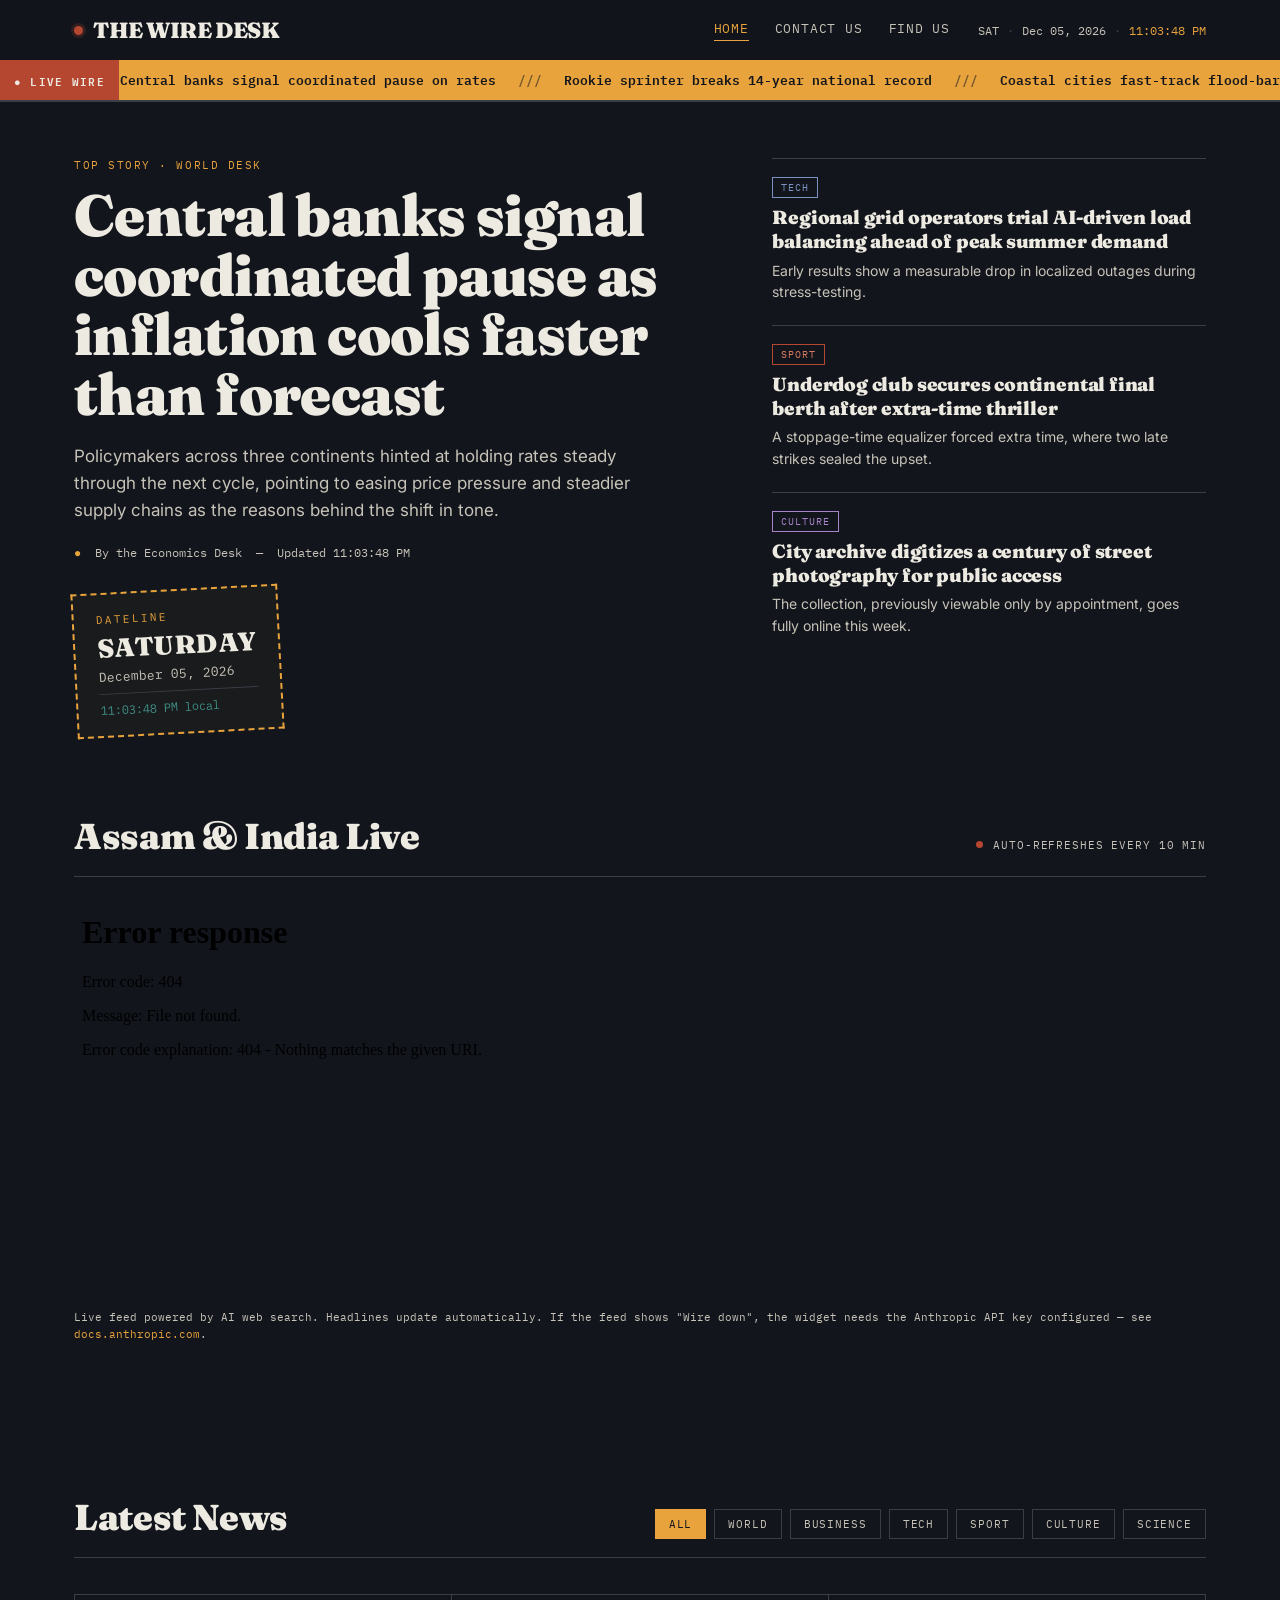
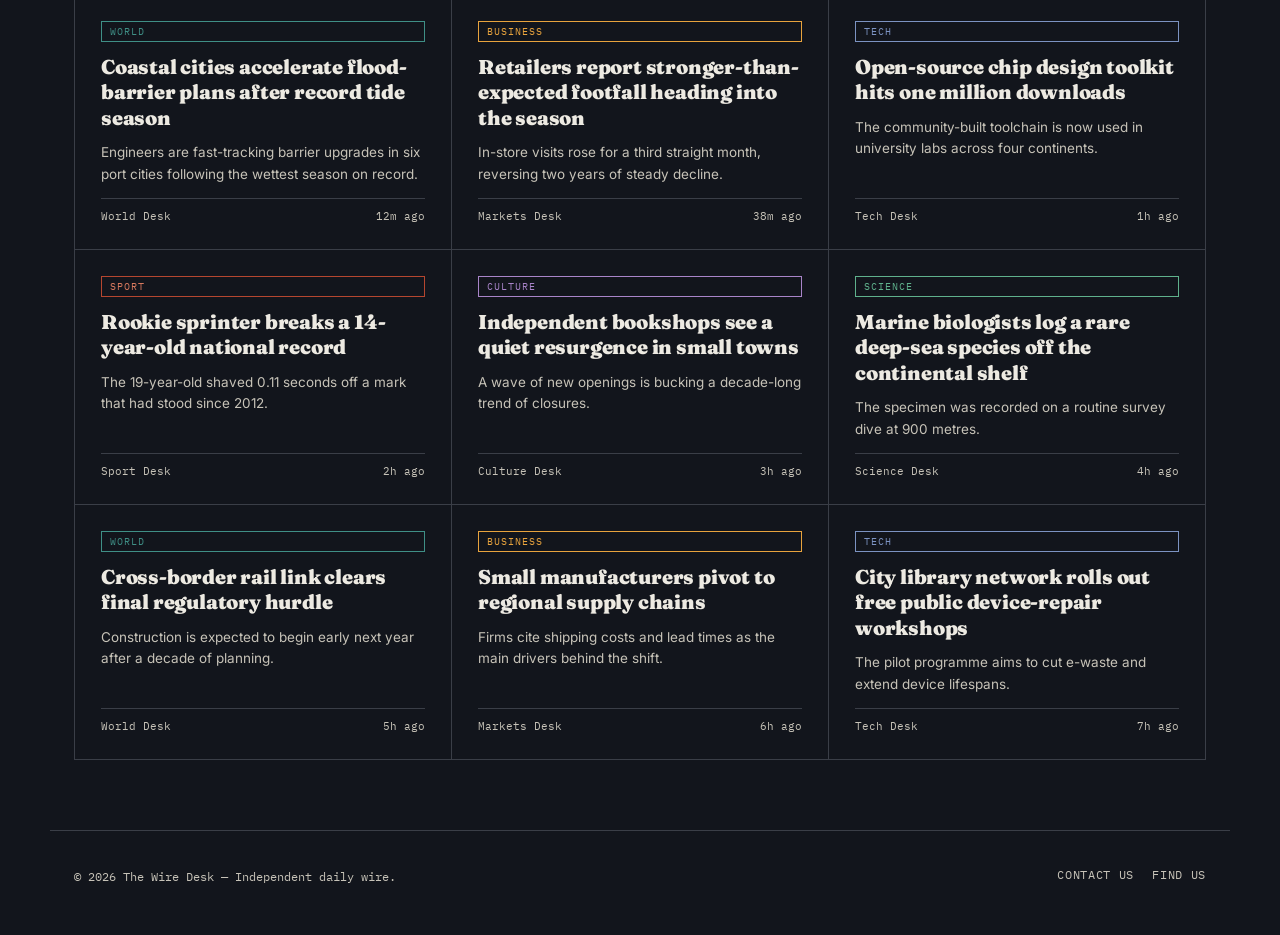
==== commit f6111074: "Update index.html" ====
--- a/index.html
+++ b/index.html
@@ -10,107 +10,22 @@
 <link href="https://fonts.googleapis.com/css2?family=Fraunces:opsz,wght@9..144,500;9..144,600;9..144,900&family=Inter:wght@400;500;600;700&family=IBM+Plex+Mono:wght@400;500;600&display=swap" rel="stylesheet">
 <link rel="stylesheet" href="styles.css">
 <style>
-/* ── Live India / Assam section extras ── */
-.live-section-head {
-  display:flex; justify-content:space-between; align-items:flex-end;
-  margin-bottom:28px; border-bottom:1px solid var(--ash); padding-bottom:18px;
-  gap:16px; flex-wrap:wrap;
-}
-.live-section-head h2 { font-size:clamp(22px,3vw,32px); }
-.live-badge {
-  display:inline-flex; align-items:center; gap:7px;
-  font-family:'IBM Plex Mono',monospace; font-size:11px; letter-spacing:0.1em;
-  text-transform:uppercase; color:var(--brick); border:1px solid var(--brick);
-  padding:5px 12px;
-}
-.live-badge .blink { width:7px; height:7px; border-radius:50%; background:var(--brick);
-  animation:pulse 1.5s ease-in-out infinite; }
-
-.refresh-btn {
-  font-family:'IBM Plex Mono',monospace; font-size:11px; letter-spacing:0.08em;
-  text-transform:uppercase; background:none; border:1px solid var(--ash);
-  color:var(--paper-dim); padding:6px 14px; cursor:pointer;
-  transition:border-color .2s, color .2s;
-}
-.refresh-btn:hover { border-color:var(--amber); color:var(--amber); }
-.refresh-btn:disabled { opacity:0.4; cursor:not-allowed; }
-
-/* region tabs */
-.region-tabs { display:flex; gap:8px; margin-bottom:28px; flex-wrap:wrap; }
-.rtab {
-  font-family:'IBM Plex Mono',monospace; font-size:11px; letter-spacing:0.08em;
-  text-transform:uppercase; background:none; border:1px solid var(--ash);
-  color:var(--paper-dim); padding:7px 16px; cursor:pointer; transition:all .2s;
-}
-.rtab.active { background:var(--brick); border-color:var(--brick); color:var(--paper); }
-.rtab:hover:not(.active) { border-color:var(--brick); color:#d97a5f; }
-
-/* live news grid */
-.live-grid {
-  display:grid; grid-template-columns:repeat(3,1fr); gap:1px;
-  background:var(--ash); border:1px solid var(--ash); min-height:260px;
-}
-.live-card {
-  background:var(--ink); padding:24px; display:flex; flex-direction:column; gap:10px;
-  transition:background .25s, transform .25s, box-shadow .25s; position:relative;
-}
-.live-card:hover {
-  background:var(--panel); transform:translateY(-4px);
-  box-shadow:0 12px 28px -12px rgba(0,0,0,0.55);
-}
-.live-card h3 { font-size:18px; line-height:1.3; }
-.live-card p { color:var(--paper-dim); font-size:13px; line-height:1.6; margin:0; flex-grow:1; }
-.live-card .lc-meta {
-  display:flex; justify-content:space-between; align-items:center;
-  font-family:'IBM Plex Mono',monospace; font-size:11px; color:var(--paper-dim);
-  padding-top:10px; border-top:1px solid var(--ash);
-}
-.live-card .tag.assam { border-color:#e86c3d; color:#e86c3d; }
-.live-card .tag.india { border-color:#d4a847; color:#d4a847; }
-.live-card .arrow {
-  position:absolute; top:22px; right:20px; color:var(--brick);
-  opacity:0; transform:translateX(-6px); transition:all .25s; font-size:14px;
-}
-.live-card:hover .arrow { opacity:1; transform:translateX(0); }
-
-/* skeleton loading */
-.skel { background:var(--panel-2); border-radius:2px; animation:shimmer 1.4s ease-in-out infinite; }
-@keyframes shimmer {
-  0%,100%{opacity:.5;} 50%{opacity:1;}
-}
-.skel-card { background:var(--ink); padding:24px; display:flex; flex-direction:column; gap:12px; }
-.skel-tag { height:18px; width:60px; }
-.skel-title { height:14px; width:90%; }
-.skel-title.s2 { width:75%; }
-.skel-body { height:11px; width:100%; }
-.skel-body.s2 { width:88%; }
-.skel-body.s3 { width:70%; }
-
-.live-error {
-  grid-column:1/-1; display:flex; flex-direction:column; align-items:center;
-  justify-content:center; padding:48px 24px; gap:12px; text-align:center;
-}
-.live-error .err-icon { font-size:28px; }
-.live-error p { color:var(--paper-dim); font-size:13px; max-width:34ch; line-height:1.6; margin:0; }
-
-.last-updated {
-  font-family:'IBM Plex Mono',monospace; font-size:11px; color:var(--paper-dim);
-  margin-top:14px; text-align:right;
-}
-.last-updated span { color:var(--teal); }
-
-/* section divider */
-.section-divider {
-  max-width:1180px; margin:0 auto; padding:0 24px;
-  border-top:1px solid var(--ash);
-}
-
-@media (max-width:860px) {
-  .live-grid { grid-template-columns:1fr 1fr; }
-}
-@media (max-width:560px) {
-  .live-grid { grid-template-columns:1fr; }
-}
+/* ── Live section wrapper ── */
+.live-section-banner {
+  display:flex; align-items:center; gap:10px;
+  font-family:'IBM Plex Mono',monospace; font-size:11px;
+  letter-spacing:0.08em; text-transform:uppercase;
+  color:var(--paper-dim); margin-bottom:6px;
+}
+.live-section-banner .dot {
+  width:7px; height:7px; border-radius:50%; background:var(--brick);
+  animation:pulse 1.5s ease-in-out infinite;
+}
+.section-note {
+  font-family:'IBM Plex Mono',monospace; font-size:11px;
+  color:var(--paper-dim); margin-top:12px; line-height:1.6;
+}
+.section-note a { color:var(--amber); }
 </style>
 </head>
 <body>
@@ -184,58 +99,27 @@
   </div>
 </div>
 
-<!-- ══════════════════════════════════════════════════════
-     LIVE ASSAM & INDIA NEWS SECTION
-══════════════════════════════════════════════════════ -->
-<div class="section-divider"></div>
-<section id="liveIndia" style="padding-top:56px;">
-  <div class="live-section-head reveal">
-    <div style="display:flex;align-items:center;gap:18px;flex-wrap:wrap;">
-      <h2>Assam &amp; India Live</h2>
-      <span class="live-badge"><span class="blink"></span> Live Feed</span>
-    </div>
-    <div style="display:flex;align-items:center;gap:10px;flex-wrap:wrap;">
-      <button class="refresh-btn" id="refreshBtn" onclick="fetchLiveNews(true)">⟳ Refresh</button>
-    </div>
-  </div>
-
-  <div class="region-tabs reveal" id="regionTabs">
-    <button class="rtab active" data-region="assam">Assam</button>
-    <button class="rtab" data-region="northeast">Northeast India</button>
-    <button class="rtab" data-region="india">India National</button>
-  </div>
-
-  <div class="live-grid" id="liveGrid">
-    <!-- skeleton placeholders -->
-    <div class="skel-card">
-      <div class="skel skel-tag"></div>
-      <div class="skel skel-title"></div>
-      <div class="skel skel-title s2"></div>
-      <div class="skel skel-body"></div>
-      <div class="skel skel-body s2"></div>
-      <div class="skel skel-body s3"></div>
-    </div>
-    <div class="skel-card">
-      <div class="skel skel-tag"></div>
-      <div class="skel skel-title"></div>
-      <div class="skel skel-title s2"></div>
-      <div class="skel skel-body"></div>
-      <div class="skel skel-body s2"></div>
-    </div>
-    <div class="skel-card">
-      <div class="skel skel-tag"></div>
-      <div class="skel skel-title"></div>
-      <div class="skel skel-body"></div>
-      <div class="skel skel-body s2"></div>
-      <div class="skel skel-body s3"></div>
-    </div>
-  </div>
-  <p class="last-updated" id="lastUpdated"></p>
+<!-- ══ ASSAM & INDIA LIVE — requires LIVE_NEWS_WIDGET.html served from same origin ══ -->
+<section style="padding-top:40px;">
+  <div class="section-head reveal" style="margin-bottom:16px;">
+    <h2>Assam &amp; India Live</h2>
+    <div class="live-section-banner"><span class="dot"></span> Auto-refreshes every 10 min</div>
+  </div>
+  <iframe
+    src="LIVE_NEWS_WIDGET.html"
+    id="liveNewsFrame"
+    style="width:100%;min-height:400px;border:none;background:transparent;"
+    scrolling="no"
+    title="Assam and India live news feed">
+  </iframe>
+  <p class="section-note reveal">
+    Live feed powered by AI web search. Headlines update automatically.
+    If the feed shows "Wire down", the widget needs the Anthropic API key configured —
+    see <a href="https://docs.anthropic.com" target="_blank" rel="noopener">docs.anthropic.com</a>.
+  </p>
 </section>
 
-<!-- ══════════════════════════════════════════════════════
-     EXISTING NEWS SECTION
-══════════════════════════════════════════════════════ -->
+<!-- ══ LATEST NEWS GRID ══ -->
 <section id="news">
   <div class="section-head reveal">
     <h2>Latest News</h2>
@@ -264,7 +148,6 @@
 
 <script src="script.js"></script>
 <script>
-/* ── Static news grid ── */
 const NEWS = [
   {cat:'world', tag:'World', title:'Coastal cities accelerate flood-barrier plans after record tide season', excerpt:'Engineers are fast-tracking barrier upgrades in six port cities following the wettest season on record.', time:'12m ago', author:'World Desk'},
   {cat:'business', tag:'Business', title:'Retailers report stronger-than-expected footfall heading into the season', excerpt:'In-store visits rose for a third straight month, reversing two years of steady decline.', time:'38m ago', author:'Markets Desk'},
@@ -313,146 +196,14 @@
   });
 });
 
-/* ══════════════════════════════════════════════════════
-   LIVE ASSAM & INDIA NEWS — Anthropic API with web search
-══════════════════════════════════════════════════════ */
-let currentRegion = 'assam';
-let lastFetchedRegion = null;
-
-const REGION_PROMPTS = {
-  assam: `You are a news editor. Search the web and find the 6 most recent and important news headlines from Assam, India today (${new Date().toLocaleDateString('en-IN',{day:'2-digit',month:'long',year:'numeric'})}). Focus on politics, floods/natural disasters, economy, development, culture, and crime. Return ONLY a JSON array with exactly 6 objects. Each object must have: "title" (concise headline, max 12 words), "excerpt" (2-sentence summary, max 40 words), "category" (one of: Politics, Floods, Economy, Culture, Crime, Development), "timeAgo" (e.g. "2h ago"), "source" (news outlet name). Return raw JSON only, no markdown, no preamble.`,
-
-  northeast: `You are a news editor. Search the web and find the 6 most recent important news headlines from Northeast India (Assam, Meghalaya, Manipur, Nagaland, Arunachal Pradesh, Mizoram, Tripura, Sikkim) today (${new Date().toLocaleDateString('en-IN',{day:'2-digit',month:'long',year:'numeric'})}). Include diverse states. Return ONLY a JSON array with exactly 6 objects. Each object must have: "title" (concise headline, max 12 words), "excerpt" (2-sentence summary, max 40 words), "category" (one of: Politics, Security, Economy, Culture, Disaster, Development), "timeAgo" (e.g. "3h ago"), "source" (news outlet name), "state" (state name). Return raw JSON only, no markdown, no preamble.`,
-
-  india: `You are a news editor. Search the web and find the 6 most recent top national headlines from India today (${new Date().toLocaleDateString('en-IN',{day:'2-digit',month:'long',year:'numeric'})}). Cover politics, economy, sports, science/tech, and society. Return ONLY a JSON array with exactly 6 objects. Each object must have: "title" (concise headline, max 12 words), "excerpt" (2-sentence summary, max 40 words), "category" (one of: Politics, Economy, Sports, Science, Society, Security), "timeAgo" (e.g. "1h ago"), "source" (news outlet name). Return raw JSON only, no markdown, no preamble.`,
-};
-
-const CAT_COLORS = {
-  Politics:'#d97a5f', Floods:'#7c93c2', Economy:'#e8a33d',
-  Culture:'#a884c9', Crime:'#b5462f', Development:'#3f8f86',
-  Security:'#b5462f', Disaster:'#7c93c2', Sports:'#d97a5f',
-  Science:'#5fb18c', Society:'#a884c9',
-};
-
-function skeletonHTML(){
-  return Array.from({length:6}).map(()=>`
-    <div class="skel-card">
-      <div class="skel skel-tag"></div>
-      <div class="skel skel-title"></div>
-      <div class="skel skel-title s2"></div>
-      <div class="skel skel-body"></div>
-      <div class="skel skel-body s2"></div>
-      <div class="skel skel-body s3"></div>
-    </div>`).join('');
-}
-
-function renderLiveCards(items, region){
-  const regionLabel = {assam:'Assam',northeast:'Northeast',india:'India'}[region] || 'India';
-  return items.map((item, i)=>{
-    const color = CAT_COLORS[item.category] || 'var(--paper-dim)';
-    const stateLabel = item.state ? ` · ${item.state}` : '';
-    return `
-    <article class="live-card reveal" style="transition-delay:${(i%3)*0.07}s">
-      <span class="arrow">→</span>
-      <span class="tag" style="border-color:${color};color:${color};">${item.category}</span>
-      <h3>${item.title}</h3>
-      <p>${item.excerpt}</p>
-      <div class="lc-meta">
-        <span>${item.source}${stateLabel}</span>
-        <span>${item.timeAgo}</span>
-      </div>
-    </article>`;
-  }).join('');
-}
-
-async function fetchLiveNews(forceRefresh = false){
-  if(!forceRefresh && currentRegion === lastFetchedRegion) return;
-
-  const grid = document.getElementById('liveGrid');
-  const refreshBtn = document.getElementById('refreshBtn');
-  const lastUpdatedEl = document.getElementById('lastUpdated');
-
-  grid.innerHTML = skeletonHTML();
-  refreshBtn.disabled = true;
-  refreshBtn.textContent = '⟳ Loading…';
-  lastUpdatedEl.textContent = '';
-
-  const prompt = REGION_PROMPTS[currentRegion];
-
-  try {
-    const response = await fetch('https://api.anthropic.com/v1/messages', {
-      method:'POST',
-      headers:{'Content-Type':'application/json'},
-      body: JSON.stringify({
-        model:'claude-sonnet-4-6',
-        max_tokens:1000,
-        tools:[{type:'web_search_20250305', name:'web_search'}],
-        messages:[{role:'user', content: prompt}]
-      })
-    });
-
-    if(!response.ok) throw new Error(`API error ${response.status}`);
-    const data = await response.json();
-
-    // Extract text from all content blocks (web_search + text)
-    const fullText = (data.content || [])
-      .filter(b => b.type === 'text')
-      .map(b => b.text)
-      .join('');
-
-    // Strip markdown fences if present
-    const jsonStr = fullText.replace(/```json|```/gi,'').trim();
-    const items = JSON.parse(jsonStr);
-
-    if(!Array.isArray(items) || items.length === 0) throw new Error('Empty response');
-
-    grid.innerHTML = renderLiveCards(items, currentRegion);
-    lastFetchedRegion = currentRegion;
-    window.WireDesk.observeReveals();
-
-    const now = new Date();
-    const timeStr = now.toLocaleTimeString(undefined,{hour:'2-digit',minute:'2-digit'});
-    lastUpdatedEl.innerHTML = `Last updated: <span>${timeStr}</span>`;
-
-    // Update ticker with live headlines
-    const tickerItems = items.slice(0,4).map(i => i.title);
-    const track = document.getElementById('tickerTrack');
-    if(track){
-      const all = [...tickerItems, ...TICKER_ITEMS.slice(0,2), ...tickerItems, ...TICKER_ITEMS.slice(0,2)];
-      track.innerHTML = all.map(t=>`<span>${t}</span><span class="sep">///</span>`).join('');
-    }
-
-  } catch(err){
-    console.error('Live news fetch error:', err);
-    grid.innerHTML = `
-      <div class="live-error">
-        <div class="err-icon">⚡</div>
-        <h3 style="font-family:'Fraunces',serif;font-size:18px;margin:0;">Wire down</h3>
-        <p>Could not pull live headlines. Check your connection or try refreshing.</p>
-        <button class="refresh-btn" onclick="fetchLiveNews(true)" style="margin-top:4px;">⟳ Try again</button>
-      </div>`;
-  } finally {
-    refreshBtn.disabled = false;
-    refreshBtn.textContent = '⟳ Refresh';
+/* Auto-resize iframe to fit its content height */
+window.addEventListener('message', (e) => {
+  if (e.data && e.data.type === 'resize') {
+    const frame = document.getElementById('liveNewsFrame');
+    if (frame) frame.style.minHeight = e.data.height + 'px';
   }
-}
-
-/* Region tab switching */
-document.getElementById('regionTabs').addEventListener('click', (e)=>{
-  const btn = e.target.closest('.rtab');
-  if(!btn) return;
-  document.querySelectorAll('.rtab').forEach(b=>b.classList.remove('active'));
-  btn.classList.add('active');
-  currentRegion = btn.dataset.region;
-  lastFetchedRegion = null; // force re-fetch
-  fetchLiveNews();
 });
-
-/* Initial fetch */
-fetchLiveNews();
-
-/* Auto-refresh every 10 minutes */
-setInterval(()=>{ lastFetchedRegion = null; fetchLiveNews(); }, 10 * 60 * 1000);
 </script>
 </body>
 </html>
+
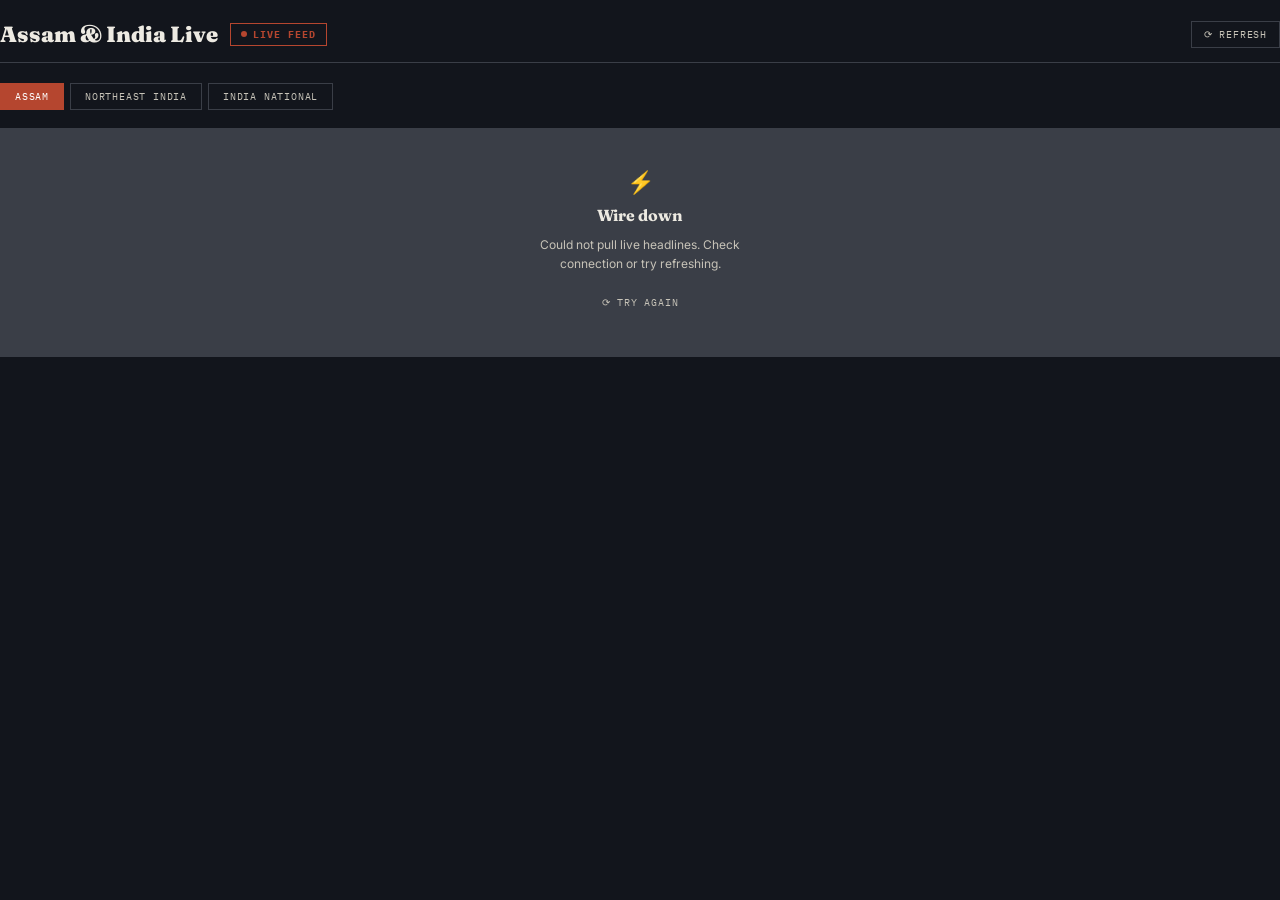
==== commit 93fa9e82: "Update index.html" ====
--- a/index.html
+++ b/index.html
@@ -3,207 +3,100 @@
 <head>
 <meta charset="UTF-8">
 <meta name="viewport" content="width=device-width, initial-scale=1.0">
-<title>The Wire Desk — Live News Wire</title>
-<meta name="description" content="Independent daily news wire — latest headlines across World, Business, Tech, Sport, Culture and Science.">
-<link rel="preconnect" href="https://fonts.googleapis.com">
-<link rel="preconnect" href="https://fonts.gstatic.com" crossorigin>
-<link href="https://fonts.googleapis.com/css2?family=Fraunces:opsz,wght@9..144,500;9..144,600;9..144,900&family=Inter:wght@400;500;600;700&family=IBM+Plex+Mono:wght@400;500;600&display=swap" rel="stylesheet">
-<link rel="stylesheet" href="styles.css">
+<title>Live News Widget</title>
+<link href="https://fonts.googleapis.com/css2?family=Fraunces:opsz,wght@9..144,700;9..144,900&family=Inter:wght@400;500&family=IBM+Plex+Mono:wght@400;500;600&display=swap" rel="stylesheet">
 <style>
-/* ── Live section wrapper ── */
-.live-section-banner {
-  display:flex; align-items:center; gap:10px;
-  font-family:'IBM Plex Mono',monospace; font-size:11px;
-  letter-spacing:0.08em; text-transform:uppercase;
-  color:var(--paper-dim); margin-bottom:6px;
-}
-.live-section-banner .dot {
-  width:7px; height:7px; border-radius:50%; background:var(--brick);
-  animation:pulse 1.5s ease-in-out infinite;
-}
-.section-note {
-  font-family:'IBM Plex Mono',monospace; font-size:11px;
-  color:var(--paper-dim); margin-top:12px; line-height:1.6;
-}
-.section-note a { color:var(--amber); }
+  :root {
+    --ink:#12151c; --panel:#1b1f29; --ash:#3a3e47;
+    --paper:#edeae2; --paper-dim:#c7c3b8;
+    --amber:#e8a33d; --teal:#3f8f86; --brick:#b5462f;
+  }
+  *{box-sizing:border-box;margin:0;padding:0;}
+  body{background:var(--ink);color:var(--paper);font-family:'Inter',sans-serif;padding:0;}
+
+  .section-head{display:flex;justify-content:space-between;align-items:center;border-bottom:1px solid var(--ash);padding-bottom:14px;margin-bottom:20px;flex-wrap:wrap;gap:12px;}
+  .section-title{font-family:'Fraunces',serif;font-weight:900;font-size:22px;display:flex;align-items:center;gap:12px;}
+  .live-badge{display:inline-flex;align-items:center;gap:6px;font-family:'IBM Plex Mono',monospace;font-size:10px;letter-spacing:.1em;text-transform:uppercase;color:var(--brick);border:1px solid var(--brick);padding:4px 10px;}
+  .blink{width:6px;height:6px;border-radius:50%;background:var(--brick);animation:pulse 1.5s ease-in-out infinite;}
+  @keyframes pulse{0%,100%{opacity:1;}50%{opacity:.3;}}
+  .tabs{display:flex;gap:6px;flex-wrap:wrap;margin-bottom:18px;}
+  .tab{font-family:'IBM Plex Mono',monospace;font-size:10px;letter-spacing:.08em;text-transform:uppercase;background:none;border:1px solid var(--ash);color:var(--paper-dim);padding:6px 14px;cursor:pointer;transition:all .18s;}
+  .tab.active{background:var(--brick);border-color:var(--brick);color:#fff;}
+  .tab:hover:not(.active){border-color:var(--brick);color:#d97a5f;}
+  .refresh-btn{font-family:'IBM Plex Mono',monospace;font-size:10px;letter-spacing:.08em;text-transform:uppercase;background:none;border:1px solid var(--ash);color:var(--paper-dim);padding:6px 12px;cursor:pointer;transition:all .18s;}
+  .refresh-btn:hover{border-color:var(--amber);color:var(--amber);}
+  .refresh-btn:disabled{opacity:.4;cursor:not-allowed;}
+  .grid{display:grid;grid-template-columns:repeat(3,1fr);gap:1px;background:var(--ash);border:1px solid var(--ash);min-height:200px;}
+  .card{background:var(--ink);padding:20px;display:flex;flex-direction:column;gap:10px;transition:background .2s;position:relative;}
+  .card:hover{background:var(--panel);}
+  .card-tag{font-family:'IBM Plex Mono',monospace;font-size:9px;letter-spacing:.1em;text-transform:uppercase;padding:2px 7px;border:1px solid;display:inline-block;width:fit-content;}
+  .card h3{font-family:'Fraunces',serif;font-weight:700;font-size:15px;line-height:1.3;color:var(--paper);}
+  .card p{color:var(--paper-dim);font-size:12px;line-height:1.55;flex-grow:1;}
+  .card-meta{display:flex;justify-content:space-between;font-family:'IBM Plex Mono',monospace;font-size:10px;color:var(--paper-dim);border-top:1px solid var(--ash);padding-top:8px;margin-top:auto;}
+  .skel{background:var(--panel);border-radius:2px;animation:shimmer 1.3s ease-in-out infinite;}
+  @keyframes shimmer{0%,100%{opacity:.4;}50%{opacity:.8;}}
+  .skel-card{background:var(--ink);padding:20px;display:flex;flex-direction:column;gap:10px;}
+  .sk-tag{height:16px;width:55px;}.sk-t1{height:12px;width:92%;}.sk-t2{height:12px;width:70%;}.sk-b{height:10px;width:100%;}.sk-b2{height:10px;width:82%;}
+  .error-state{grid-column:1/-1;display:flex;flex-direction:column;align-items:center;justify-content:center;padding:40px 24px;gap:10px;text-align:center;}
+  .error-state p{color:var(--paper-dim);font-size:12px;max-width:30ch;line-height:1.6;}
+  .last-updated{font-family:'IBM Plex Mono',monospace;font-size:10px;color:var(--paper-dim);margin-top:10px;text-align:right;}
+  .last-updated span{color:var(--teal);}
+  @media(max-width:600px){.grid{grid-template-columns:1fr 1fr;}}
+  @media(max-width:400px){.grid{grid-template-columns:1fr;}}
 </style>
 </head>
 <body>
-
-<div class="scroll-progress"></div>
-
-<header>
-  <div class="header-inner">
-    <a href="index.html" class="logo"><span class="dot"></span> THE WIRE DESK</a>
-    <div class="header-right">
-      <nav>
-        <a href="index.html">Home</a>
-        <a href="contact.html">Contact Us</a>
-        <a href="findus.html">Find Us</a>
-      </nav>
-      <div class="header-clock">
-        <span data-clock="weekday-short"></span>
-        <span class="sep">·</span>
-        <span data-clock="date-short"></span>
-        <span class="sep">·</span>
-        <span class="hc-time" data-clock="time"></span>
-      </div>
-      <button class="nav-toggle" aria-label="Toggle menu">☰</button>
+<div style="padding:20px 0;">
+  <div class="section-head">
+    <div style="display:flex;align-items:center;gap:12px;flex-wrap:wrap;">
+      <div class="section-title">Assam &amp; India Live<span class="live-badge"><span class="blink"></span> Live Feed</span></div>
     </div>
+    <button class="refresh-btn" id="refreshBtn">⟳ Refresh</button>
   </div>
-  <div class="ticker-bar">
-    <div class="ticker-label">● LIVE WIRE</div>
-    <div class="ticker-track" id="tickerTrack"></div>
+  <div class="tabs" id="tabs">
+    <button class="tab active" data-region="assam">Assam</button>
+    <button class="tab" data-region="northeast">Northeast India</button>
+    <button class="tab" data-region="india">India National</button>
   </div>
-</header>
-
-<div class="hero-wrap">
-  <div class="hero-grid">
-    <div class="hero-lead reveal">
-      <span class="eyebrow">Top Story · World Desk</span>
-      <h1>Central banks signal coordinated pause as inflation cools faster than forecast</h1>
-      <p>Policymakers across three continents hinted at holding rates steady through the next cycle, pointing to easing price pressure and steadier supply chains as the reasons behind the shift in tone.</p>
-      <div class="byline">
-        <span class="stamp-dot">●</span>
-        <span>By the Economics Desk</span>
-        <span>—</span>
-        <span data-clock="updated"></span>
-      </div>
-      <div style="margin-top:28px;">
-        <div class="dateline-stamp">
-          <div class="row1">Dateline</div>
-          <div class="day" data-clock="weekday-full"></div>
-          <div class="full-date" data-clock="date-full"></div>
-          <div class="time"><span data-clock="time"></span> local</div>
-        </div>
-      </div>
-    </div>
-
-    <div class="side-stories">
-      <div class="side-story reveal">
-        <span class="tag tech">Tech</span>
-        <h3>Regional grid operators trial AI-driven load balancing ahead of peak summer demand</h3>
-        <p>Early results show a measurable drop in localized outages during stress-testing.</p>
-      </div>
-      <div class="side-story reveal">
-        <span class="tag sport">Sport</span>
-        <h3>Underdog club secures continental final berth after extra-time thriller</h3>
-        <p>A stoppage-time equalizer forced extra time, where two late strikes sealed the upset.</p>
-      </div>
-      <div class="side-story reveal">
-        <span class="tag culture">Culture</span>
-        <h3>City archive digitizes a century of street photography for public access</h3>
-        <p>The collection, previously viewable only by appointment, goes fully online this week.</p>
-      </div>
-    </div>
-  </div>
+  <div class="grid" id="grid"></div>
+  <p class="last-updated" id="lastUpdated"></p>
 </div>
 
-<!-- ══ ASSAM & INDIA LIVE — requires LIVE_NEWS_WIDGET.html served from same origin ══ -->
-<section style="padding-top:40px;">
-  <div class="section-head reveal" style="margin-bottom:16px;">
-    <h2>Assam &amp; India Live</h2>
-    <div class="live-section-banner"><span class="dot"></span> Auto-refreshes every 10 min</div>
-  </div>
-  <iframe
-    src="LIVE_NEWS_WIDGET.html"
-    id="liveNewsFrame"
-    style="width:100%;min-height:400px;border:none;background:transparent;"
-    scrolling="no"
-    title="Assam and India live news feed">
-  </iframe>
-  <p class="section-note reveal">
-    Live feed powered by AI web search. Headlines update automatically.
-    If the feed shows "Wire down", the widget needs the Anthropic API key configured —
-    see <a href="https://docs.anthropic.com" target="_blank" rel="noopener">docs.anthropic.com</a>.
-  </p>
-</section>
-
-<!-- ══ LATEST NEWS GRID ══ -->
-<section id="news">
-  <div class="section-head reveal">
-    <h2>Latest News</h2>
-    <div class="filters" id="filters">
-      <button class="filter-btn active" data-filter="all">All</button>
-      <button class="filter-btn" data-filter="world">World</button>
-      <button class="filter-btn" data-filter="business">Business</button>
-      <button class="filter-btn" data-filter="tech">Tech</button>
-      <button class="filter-btn" data-filter="sport">Sport</button>
-      <button class="filter-btn" data-filter="culture">Culture</button>
-      <button class="filter-btn" data-filter="science">Science</button>
-    </div>
-  </div>
-  <div class="news-grid" id="newsGrid"></div>
-</section>
-
-<footer>
-  <span>© <span data-clock="year"></span> The Wire Desk — Independent daily wire.</span>
-  <nav>
-    <a href="contact.html">Contact Us</a>
-    <a href="findus.html">Find Us</a>
-  </nav>
-</footer>
-
-<button class="back-to-top" aria-label="Back to top">↑</button>
-
-<script src="script.js"></script>
 <script>
-const NEWS = [
-  {cat:'world', tag:'World', title:'Coastal cities accelerate flood-barrier plans after record tide season', excerpt:'Engineers are fast-tracking barrier upgrades in six port cities following the wettest season on record.', time:'12m ago', author:'World Desk'},
-  {cat:'business', tag:'Business', title:'Retailers report stronger-than-expected footfall heading into the season', excerpt:'In-store visits rose for a third straight month, reversing two years of steady decline.', time:'38m ago', author:'Markets Desk'},
-  {cat:'tech', tag:'Tech', title:'Open-source chip design toolkit hits one million downloads', excerpt:'The community-built toolchain is now used in university labs across four continents.', time:'1h ago', author:'Tech Desk'},
-  {cat:'sport', tag:'Sport', title:'Rookie sprinter breaks a 14-year-old national record', excerpt:'The 19-year-old shaved 0.11 seconds off a mark that had stood since 2012.', time:'2h ago', author:'Sport Desk'},
-  {cat:'culture', tag:'Culture', title:'Independent bookshops see a quiet resurgence in small towns', excerpt:'A wave of new openings is bucking a decade-long trend of closures.', time:'3h ago', author:'Culture Desk'},
-  {cat:'science', tag:'Science', title:'Marine biologists log a rare deep-sea species off the continental shelf', excerpt:'The specimen was recorded on a routine survey dive at 900 metres.', time:'4h ago', author:'Science Desk'},
-  {cat:'world', tag:'World', title:'Cross-border rail link clears final regulatory hurdle', excerpt:'Construction is expected to begin early next year after a decade of planning.', time:'5h ago', author:'World Desk'},
-  {cat:'business', tag:'Business', title:'Small manufacturers pivot to regional supply chains', excerpt:'Firms cite shipping costs and lead times as the main drivers behind the shift.', time:'6h ago', author:'Markets Desk'},
-  {cat:'tech', tag:'Tech', title:'City library network rolls out free public device-repair workshops', excerpt:'The pilot programme aims to cut e-waste and extend device lifespans.', time:'7h ago', author:'Tech Desk'},
-];
-
-const TICKER_ITEMS = [
-  'Central banks signal coordinated pause on rates',
-  'Rookie sprinter breaks 14-year national record',
-  'Coastal cities fast-track flood-barrier upgrades',
-  'Open-source chip toolkit passes one million downloads',
-  'Cross-border rail link clears final hurdle',
-  'Independent bookshops see quiet resurgence'
-];
-
-function renderNews(){
-  const grid = document.getElementById('newsGrid');
-  grid.innerHTML = NEWS.map((item,i)=>`
-    <article class="news-card reveal" data-cat="${item.cat}" style="transition-delay:${(i%3)*0.08}s">
-      <span class="arrow">→</span>
-      <span class="tag ${item.cat}">${item.tag}</span>
-      <h3>${item.title}</h3>
-      <p>${item.excerpt}</p>
-      <div class="news-meta"><span>${item.author}</span><span>${item.time}</span></div>
-    </article>
-  `).join('');
-  window.WireDesk.observeReveals();
+const CAT_COLORS={Politics:'#d97a5f',Floods:'#7c93c2',Economy:'#e8a33d',Culture:'#a884c9',Crime:'#b5462f',Development:'#3f8f86',Security:'#b5462f',Disaster:'#7c93c2',Sports:'#d97a5f',Science:'#5fb18c',Society:'#a884c9'};
+const REGION_PROMPTS={
+  assam:`Search the web for the 6 most recent news headlines from Assam, India as of today. Cover politics, floods, economy, development, culture, and crime. Return ONLY a JSON array of 6 objects with keys: title (max 10 words), excerpt (max 35 words, 2 sentences), category (one of: Politics, Floods, Economy, Culture, Crime, Development), timeAgo (e.g. "2h ago"), source (outlet name). Raw JSON only, no markdown fences.`,
+  northeast:`Search the web for the 6 most recent news headlines from Northeast India (Assam, Meghalaya, Manipur, Nagaland, Arunachal Pradesh, Mizoram, Tripura, Sikkim) as of today. Return ONLY a JSON array of 6 objects with keys: title (max 10 words), excerpt (max 35 words), category (one of: Politics, Security, Economy, Culture, Disaster, Development), timeAgo, source, state. Raw JSON only, no markdown fences.`,
+  india:`Search the web for the 6 most recent top national headlines from India as of today. Cover politics, economy, sports, science, and society. Return ONLY a JSON array of 6 objects with keys: title (max 10 words), excerpt (max 35 words), category (one of: Politics, Economy, Sports, Science, Society, Security), timeAgo, source. Raw JSON only, no markdown fences.`
+};
+let currentRegion='assam',lastFetched=null;
+function skeletons(){return Array.from({length:6}).map(()=>`<div class="skel-card"><div class="skel sk-tag"></div><div class="skel sk-t1"></div><div class="skel sk-t2"></div><div class="skel sk-b"></div><div class="skel sk-b2"></div></div>`).join('');}
+function renderCards(items){return items.map(item=>{const col=CAT_COLORS[item.category]||'#c7c3b8';const sub=item.state?` · ${item.state}`:'';return`<div class="card"><span class="card-tag" style="border-color:${col};color:${col}">${item.category}</span><h3>${item.title}</h3><p>${item.excerpt}</p><div class="card-meta"><span>${item.source}${sub}</span><span>${item.timeAgo}</span></div></div>`;}).join('');}
+async function fetchNews(force=false){
+  if(!force&&currentRegion===lastFetched)return;
+  const grid=document.getElementById('grid'),btn=document.getElementById('refreshBtn'),upd=document.getElementById('lastUpdated');
+  grid.innerHTML=skeletons();btn.disabled=true;btn.textContent='⟳ Loading…';upd.innerHTML='';
+  try{
+    const res=await fetch('https://api.anthropic.com/v1/messages',{method:'POST',headers:{'Content-Type':'application/json'},body:JSON.stringify({model:'claude-sonnet-4-6',max_tokens:1000,tools:[{type:'web_search_20250305',name:'web_search'}],messages:[{role:'user',content:REGION_PROMPTS[currentRegion]}]})});
+    if(!res.ok)throw new Error(res.status);
+    const data=await res.json();
+    const text=(data.content||[]).filter(b=>b.type==='text').map(b=>b.text).join('');
+    const clean=text.replace(/```json|```/gi,'').trim();
+    const s=clean.indexOf('['),e=clean.lastIndexOf(']');
+    if(s===-1)throw new Error('no json');
+    const items=JSON.parse(clean.slice(s,e+1));
+    if(!Array.isArray(items)||!items.length)throw new Error('empty');
+    grid.innerHTML=renderCards(items);lastFetched=currentRegion;
+    const t=new Date().toLocaleTimeString(undefined,{hour:'2-digit',minute:'2-digit'});
+    upd.innerHTML=`Last updated: <span>${t}</span>`;
+  }catch(err){
+    grid.innerHTML=`<div class="error-state"><div style="font-size:22px">⚡</div><h3 style="font-family:'Fraunces',serif;font-size:16px;color:#edeae2">Wire down</h3><p>Could not pull live headlines. Check connection or try refreshing.</p><button class="refresh-btn" onclick="fetchNews(true)" style="margin-top:6px">⟳ Try again</button></div>`;
+  }finally{btn.disabled=false;btn.textContent='⟳ Refresh';}
 }
-renderNews();
-window.WireDesk.initTicker(TICKER_ITEMS);
-
-document.getElementById('filters').addEventListener('click', (e)=>{
-  const btn = e.target.closest('.filter-btn');
-  if(!btn) return;
-  document.querySelectorAll('.filter-btn').forEach(b=>b.classList.remove('active'));
-  btn.classList.add('active');
-  const f = btn.dataset.filter;
-  document.querySelectorAll('.news-card').forEach(card=>{
-    card.classList.toggle('hidden', f!=='all' && card.dataset.cat!==f);
-  });
-});
-
-/* Auto-resize iframe to fit its content height */
-window.addEventListener('message', (e) => {
-  if (e.data && e.data.type === 'resize') {
-    const frame = document.getElementById('liveNewsFrame');
-    if (frame) frame.style.minHeight = e.data.height + 'px';
-  }
-});
+document.getElementById('tabs').addEventListener('click',e=>{const tab=e.target.closest('.tab');if(!tab)return;document.querySelectorAll('.tab').forEach(t=>t.classList.remove('active'));tab.classList.add('active');currentRegion=tab.dataset.region;lastFetched=null;fetchNews();});
+document.getElementById('refreshBtn').addEventListener('click',()=>fetchNews(true));
+fetchNews();
+setInterval(()=>{lastFetched=null;fetchNews();},10*60*1000);
 </script>
 </body>
 </html>
-
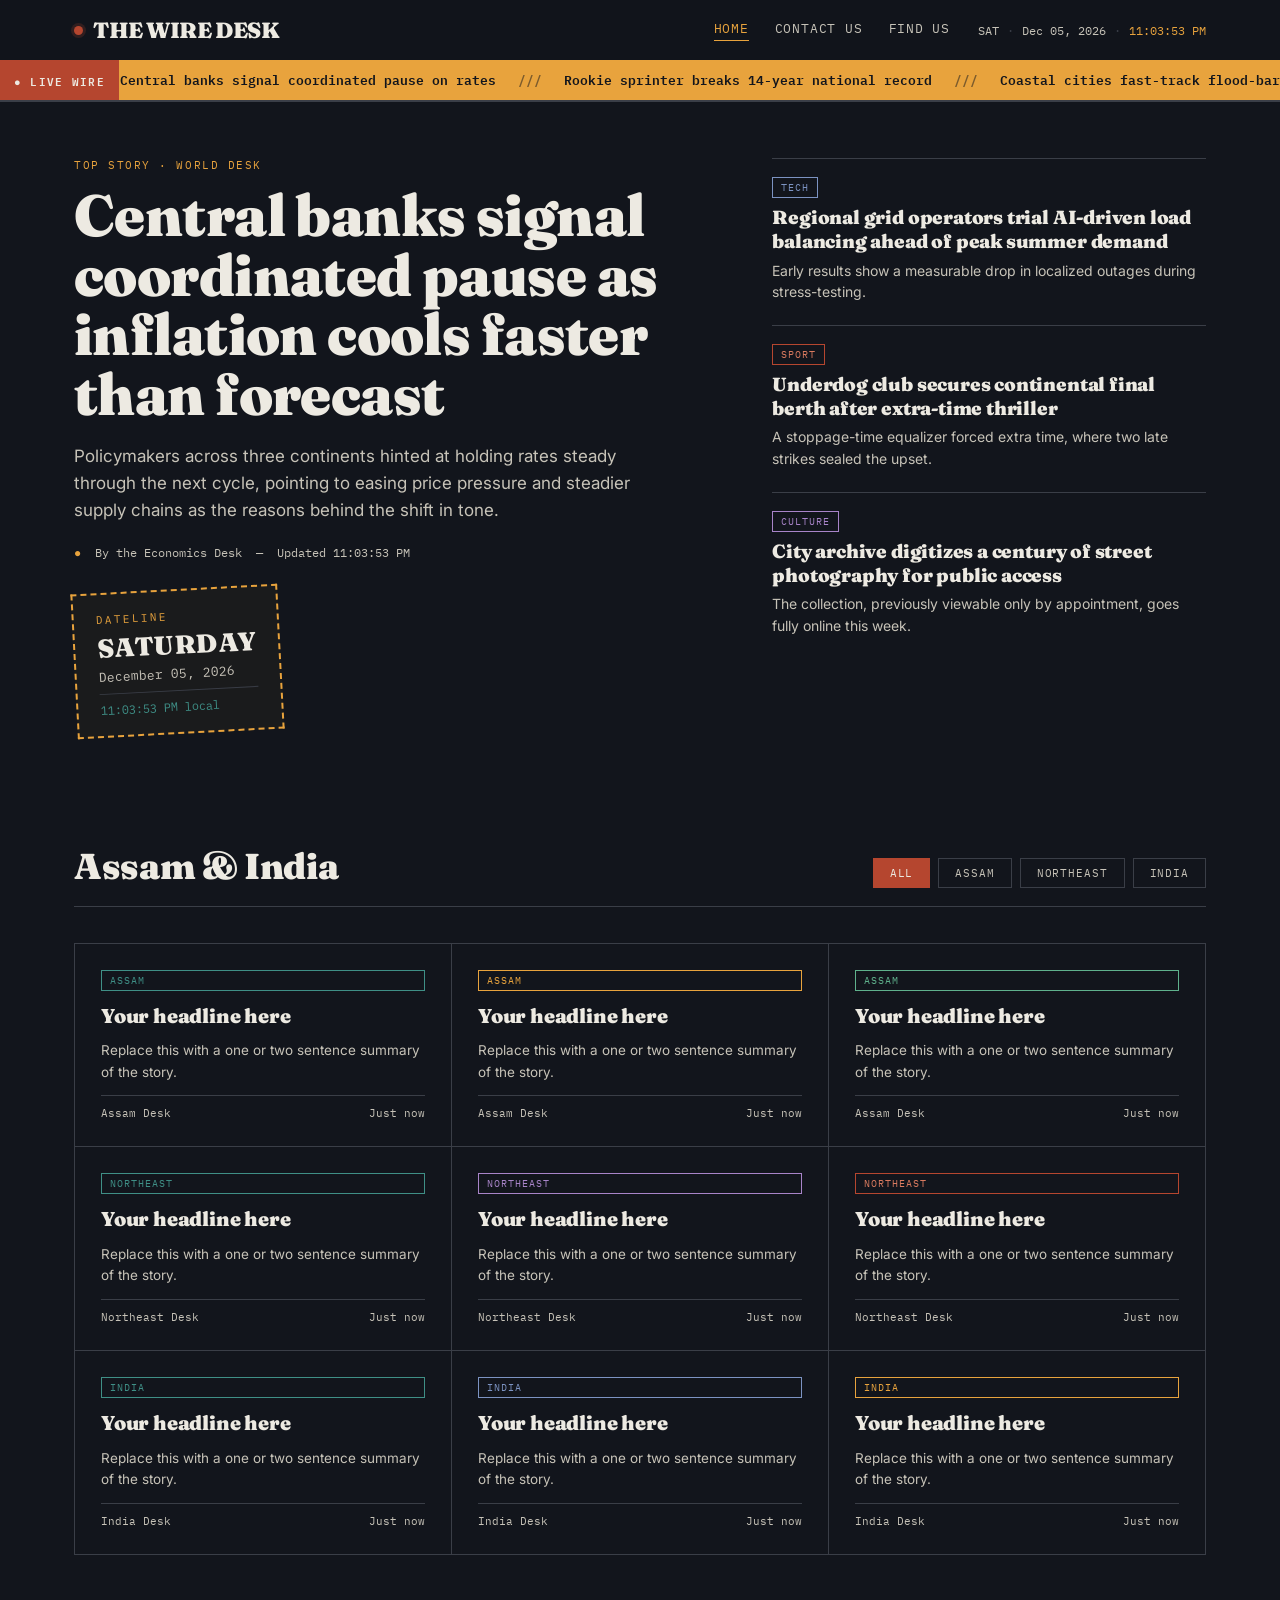
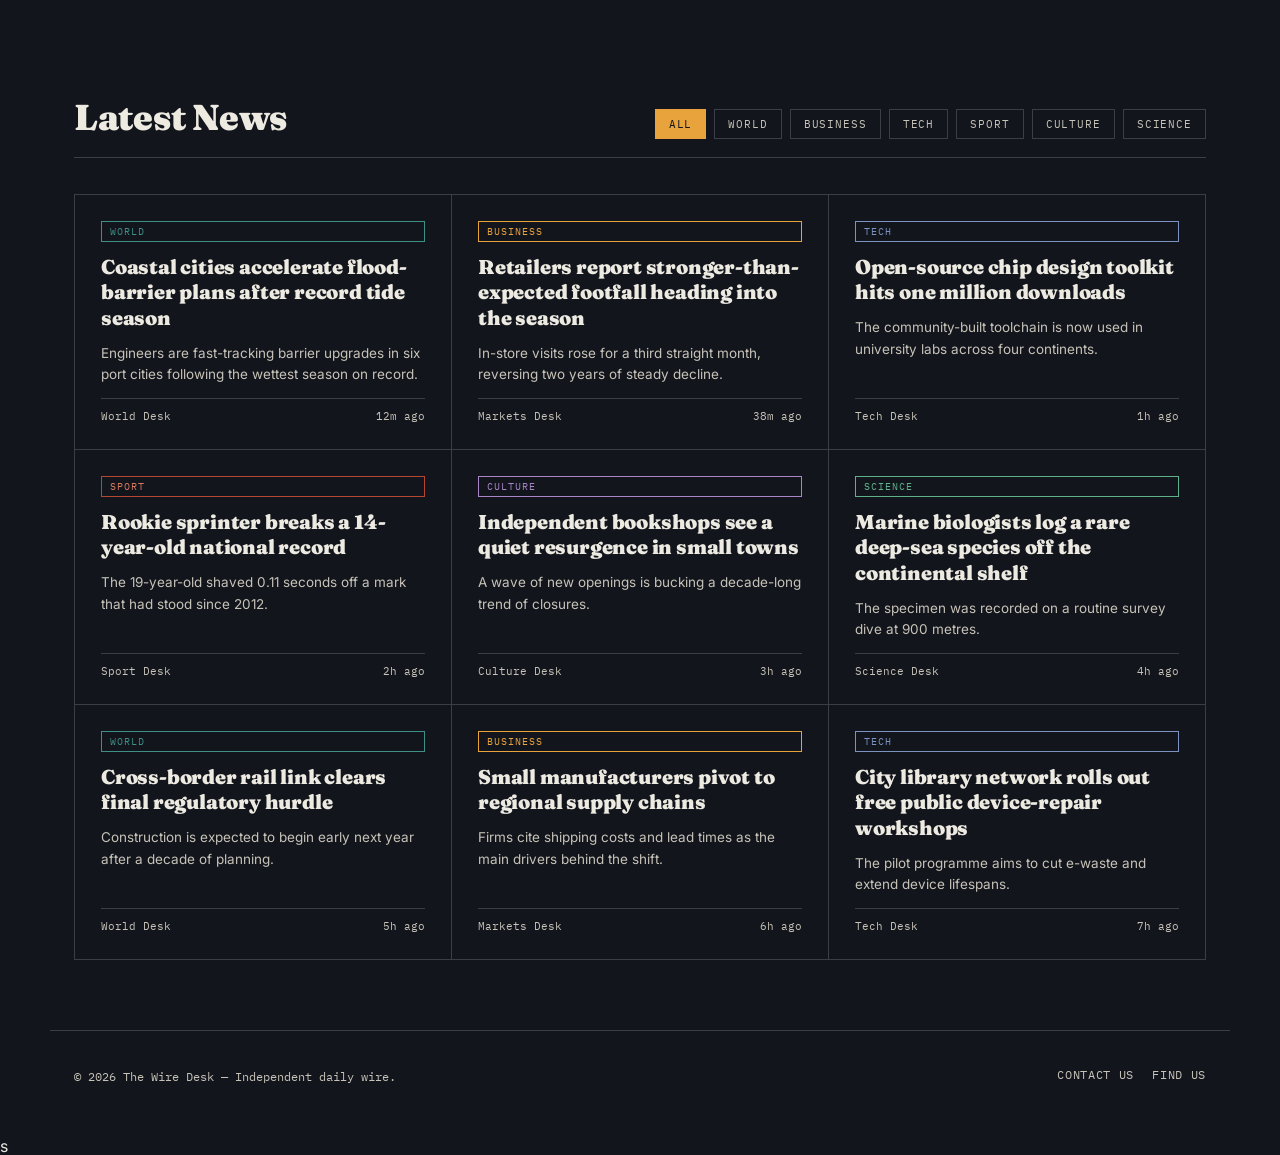
==== commit 6fe5cb22: "Update index.html" ====
--- a/index.html
+++ b/index.html
@@ -3,100 +3,326 @@
 <head>
 <meta charset="UTF-8">
 <meta name="viewport" content="width=device-width, initial-scale=1.0">
-<title>Live News Widget</title>
-<link href="https://fonts.googleapis.com/css2?family=Fraunces:opsz,wght@9..144,700;9..144,900&family=Inter:wght@400;500&family=IBM+Plex+Mono:wght@400;500;600&display=swap" rel="stylesheet">
+<title>The Wire Desk — Live News Wire</title>
+<meta name="description" content="Independent daily news wire — latest headlines across World, Business, Tech, Sport, Culture and Science.">
+<link rel="preconnect" href="https://fonts.googleapis.com">
+<link rel="preconnect" href="https://fonts.gstatic.com" crossorigin>
+<link href="https://fonts.googleapis.com/css2?family=Fraunces:opsz,wght@9..144,500;9..144,600;9..144,900&family=Inter:wght@400;500;600;700&family=IBM+Plex+Mono:wght@400;500;600&display=swap" rel="stylesheet">
+<link rel="stylesheet" href="styles.css">
 <style>
-  :root {
-    --ink:#12151c; --panel:#1b1f29; --ash:#3a3e47;
-    --paper:#edeae2; --paper-dim:#c7c3b8;
-    --amber:#e8a33d; --teal:#3f8f86; --brick:#b5462f;
-  }
-  *{box-sizing:border-box;margin:0;padding:0;}
-  body{background:var(--ink);color:var(--paper);font-family:'Inter',sans-serif;padding:0;}
-
-  .section-head{display:flex;justify-content:space-between;align-items:center;border-bottom:1px solid var(--ash);padding-bottom:14px;margin-bottom:20px;flex-wrap:wrap;gap:12px;}
-  .section-title{font-family:'Fraunces',serif;font-weight:900;font-size:22px;display:flex;align-items:center;gap:12px;}
-  .live-badge{display:inline-flex;align-items:center;gap:6px;font-family:'IBM Plex Mono',monospace;font-size:10px;letter-spacing:.1em;text-transform:uppercase;color:var(--brick);border:1px solid var(--brick);padding:4px 10px;}
-  .blink{width:6px;height:6px;border-radius:50%;background:var(--brick);animation:pulse 1.5s ease-in-out infinite;}
-  @keyframes pulse{0%,100%{opacity:1;}50%{opacity:.3;}}
-  .tabs{display:flex;gap:6px;flex-wrap:wrap;margin-bottom:18px;}
-  .tab{font-family:'IBM Plex Mono',monospace;font-size:10px;letter-spacing:.08em;text-transform:uppercase;background:none;border:1px solid var(--ash);color:var(--paper-dim);padding:6px 14px;cursor:pointer;transition:all .18s;}
-  .tab.active{background:var(--brick);border-color:var(--brick);color:#fff;}
-  .tab:hover:not(.active){border-color:var(--brick);color:#d97a5f;}
-  .refresh-btn{font-family:'IBM Plex Mono',monospace;font-size:10px;letter-spacing:.08em;text-transform:uppercase;background:none;border:1px solid var(--ash);color:var(--paper-dim);padding:6px 12px;cursor:pointer;transition:all .18s;}
-  .refresh-btn:hover{border-color:var(--amber);color:var(--amber);}
-  .refresh-btn:disabled{opacity:.4;cursor:not-allowed;}
-  .grid{display:grid;grid-template-columns:repeat(3,1fr);gap:1px;background:var(--ash);border:1px solid var(--ash);min-height:200px;}
-  .card{background:var(--ink);padding:20px;display:flex;flex-direction:column;gap:10px;transition:background .2s;position:relative;}
-  .card:hover{background:var(--panel);}
-  .card-tag{font-family:'IBM Plex Mono',monospace;font-size:9px;letter-spacing:.1em;text-transform:uppercase;padding:2px 7px;border:1px solid;display:inline-block;width:fit-content;}
-  .card h3{font-family:'Fraunces',serif;font-weight:700;font-size:15px;line-height:1.3;color:var(--paper);}
-  .card p{color:var(--paper-dim);font-size:12px;line-height:1.55;flex-grow:1;}
-  .card-meta{display:flex;justify-content:space-between;font-family:'IBM Plex Mono',monospace;font-size:10px;color:var(--paper-dim);border-top:1px solid var(--ash);padding-top:8px;margin-top:auto;}
-  .skel{background:var(--panel);border-radius:2px;animation:shimmer 1.3s ease-in-out infinite;}
-  @keyframes shimmer{0%,100%{opacity:.4;}50%{opacity:.8;}}
-  .skel-card{background:var(--ink);padding:20px;display:flex;flex-direction:column;gap:10px;}
-  .sk-tag{height:16px;width:55px;}.sk-t1{height:12px;width:92%;}.sk-t2{height:12px;width:70%;}.sk-b{height:10px;width:100%;}.sk-b2{height:10px;width:82%;}
-  .error-state{grid-column:1/-1;display:flex;flex-direction:column;align-items:center;justify-content:center;padding:40px 24px;gap:10px;text-align:center;}
-  .error-state p{color:var(--paper-dim);font-size:12px;max-width:30ch;line-height:1.6;}
-  .last-updated{font-family:'IBM Plex Mono',monospace;font-size:10px;color:var(--paper-dim);margin-top:10px;text-align:right;}
-  .last-updated span{color:var(--teal);}
-  @media(max-width:600px){.grid{grid-template-columns:1fr 1fr;}}
-  @media(max-width:400px){.grid{grid-template-columns:1fr;}}
+/* ── Assam & India region tabs ── */
+.region-tabs { display:flex; gap:8px; flex-wrap:wrap; }
+.rtab {
+  font-family:'IBM Plex Mono',monospace; font-size:11px; letter-spacing:0.08em;
+  text-transform:uppercase; background:none; border:1px solid var(--ash);
+  color:var(--paper-dim); padding:7px 16px; cursor:pointer; transition:all .2s;
+}
+.rtab.active { background:var(--brick); border-color:var(--brick); color:var(--paper); }
+.rtab:hover:not(.active) { border-color:var(--brick); color:#d97a5f; }
+.india-card.hidden { display:none; }
 </style>
 </head>
 <body>
-<div style="padding:20px 0;">
-  <div class="section-head">
-    <div style="display:flex;align-items:center;gap:12px;flex-wrap:wrap;">
-      <div class="section-title">Assam &amp; India Live<span class="live-badge"><span class="blink"></span> Live Feed</span></div>
-    </div>
-    <button class="refresh-btn" id="refreshBtn">⟳ Refresh</button>
-  </div>
-  <div class="tabs" id="tabs">
-    <button class="tab active" data-region="assam">Assam</button>
-    <button class="tab" data-region="northeast">Northeast India</button>
-    <button class="tab" data-region="india">India National</button>
-  </div>
-  <div class="grid" id="grid"></div>
-  <p class="last-updated" id="lastUpdated"></p>
+
+<div class="scroll-progress"></div>
+
+<header>
+  <div class="header-inner">
+    <a href="index.html" class="logo"><span class="dot"></span> THE WIRE DESK</a>
+    <div class="header-right">
+      <nav>
+        <a href="index.html">Home</a>
+        <a href="contact.html">Contact Us</a>
+        <a href="findus.html">Find Us</a>
+      </nav>
+      <div class="header-clock">
+        <span data-clock="weekday-short"></span>
+        <span class="sep">·</span>
+        <span data-clock="date-short"></span>
+        <span class="sep">·</span>
+        <span class="hc-time" data-clock="time"></span>
+      </div>
+      <button class="nav-toggle" aria-label="Toggle menu">☰</button>
+    </div>
+  </div>
+  <div class="ticker-bar">
+    <div class="ticker-label">● LIVE WIRE</div>
+    <div class="ticker-track" id="tickerTrack"></div>
+  </div>
+</header>
+
+<div class="hero-wrap">
+  <div class="hero-grid">
+    <div class="hero-lead reveal">
+      <span class="eyebrow">Top Story · World Desk</span>
+      <h1>Central banks signal coordinated pause as inflation cools faster than forecast</h1>
+      <p>Policymakers across three continents hinted at holding rates steady through the next cycle, pointing to easing price pressure and steadier supply chains as the reasons behind the shift in tone.</p>
+      <div class="byline">
+        <span class="stamp-dot">●</span>
+        <span>By the Economics Desk</span>
+        <span>—</span>
+        <span data-clock="updated"></span>
+      </div>
+      <div style="margin-top:28px;">
+        <div class="dateline-stamp">
+          <div class="row1">Dateline</div>
+          <div class="day" data-clock="weekday-full"></div>
+          <div class="full-date" data-clock="date-full"></div>
+          <div class="time"><span data-clock="time"></span> local</div>
+        </div>
+      </div>
+    </div>
+
+    <div class="side-stories">
+      <div class="side-story reveal">
+        <span class="tag tech">Tech</span>
+        <h3>Regional grid operators trial AI-driven load balancing ahead of peak summer demand</h3>
+        <p>Early results show a measurable drop in localized outages during stress-testing.</p>
+      </div>
+      <div class="side-story reveal">
+        <span class="tag sport">Sport</span>
+        <h3>Underdog club secures continental final berth after extra-time thriller</h3>
+        <p>A stoppage-time equalizer forced extra time, where two late strikes sealed the upset.</p>
+      </div>
+      <div class="side-story reveal">
+        <span class="tag culture">Culture</span>
+        <h3>City archive digitizes a century of street photography for public access</h3>
+        <p>The collection, previously viewable only by appointment, goes fully online this week.</p>
+      </div>
+    </div>
+  </div>
 </div>
 
+<!-- ═══════════════════════════════════════════════════════════════
+     ASSAM & INDIA NEWS SECTION
+     To add/edit headlines, update the ASSAM_INDIA_NEWS array below.
+     Each item: { region, tag, cat, title, excerpt, time, author }
+     region: 'assam' | 'northeast' | 'india'
+     cat (for tag colour): 'world' | 'business' | 'tech' | 'sport' | 'culture' | 'science'
+════════════════════════════════════════════════════════════════ -->
+<section id="indiaNews">
+  <div class="section-head reveal">
+    <h2>Assam &amp; India</h2>
+    <div class="region-tabs" id="regionTabs">
+      <button class="rtab active" data-region="all">All</button>
+      <button class="rtab" data-region="assam">Assam</button>
+      <button class="rtab" data-region="northeast">Northeast</button>
+      <button class="rtab" data-region="india">India</button>
+    </div>
+  </div>
+  <div class="news-grid" id="indiaGrid"></div>
+</section>
+
+<!-- ═══════════════════════════════════════════════════════════════
+     GLOBAL LATEST NEWS SECTION
+════════════════════════════════════════════════════════════════ -->
+<section id="news">
+  <div class="section-head reveal">
+    <h2>Latest News</h2>
+    <div class="filters" id="filters">
+      <button class="filter-btn active" data-filter="all">All</button>
+      <button class="filter-btn" data-filter="world">World</button>
+      <button class="filter-btn" data-filter="business">Business</button>
+      <button class="filter-btn" data-filter="tech">Tech</button>
+      <button class="filter-btn" data-filter="sport">Sport</button>
+      <button class="filter-btn" data-filter="culture">Culture</button>
+      <button class="filter-btn" data-filter="science">Science</button>
+    </div>
+  </div>
+  <div class="news-grid" id="newsGrid"></div>
+</section>
+
+<footer>
+  <span>© <span data-clock="year"></span> The Wire Desk — Independent daily wire.</span>
+  <nav>
+    <a href="contact.html">Contact Us</a>
+    <a href="findus.html">Find Us</a>
+  </nav>
+</footer>
+
+<button class="back-to-top" aria-label="Back to top">↑</button>
+
+<script src="script.js"></script>
 <script>
-const CAT_COLORS={Politics:'#d97a5f',Floods:'#7c93c2',Economy:'#e8a33d',Culture:'#a884c9',Crime:'#b5462f',Development:'#3f8f86',Security:'#b5462f',Disaster:'#7c93c2',Sports:'#d97a5f',Science:'#5fb18c',Society:'#a884c9'};
-const REGION_PROMPTS={
-  assam:`Search the web for the 6 most recent news headlines from Assam, India as of today. Cover politics, floods, economy, development, culture, and crime. Return ONLY a JSON array of 6 objects with keys: title (max 10 words), excerpt (max 35 words, 2 sentences), category (one of: Politics, Floods, Economy, Culture, Crime, Development), timeAgo (e.g. "2h ago"), source (outlet name). Raw JSON only, no markdown fences.`,
-  northeast:`Search the web for the 6 most recent news headlines from Northeast India (Assam, Meghalaya, Manipur, Nagaland, Arunachal Pradesh, Mizoram, Tripura, Sikkim) as of today. Return ONLY a JSON array of 6 objects with keys: title (max 10 words), excerpt (max 35 words), category (one of: Politics, Security, Economy, Culture, Disaster, Development), timeAgo, source, state. Raw JSON only, no markdown fences.`,
-  india:`Search the web for the 6 most recent top national headlines from India as of today. Cover politics, economy, sports, science, and society. Return ONLY a JSON array of 6 objects with keys: title (max 10 words), excerpt (max 35 words), category (one of: Politics, Economy, Sports, Science, Society, Security), timeAgo, source. Raw JSON only, no markdown fences.`
-};
-let currentRegion='assam',lastFetched=null;
-function skeletons(){return Array.from({length:6}).map(()=>`<div class="skel-card"><div class="skel sk-tag"></div><div class="skel sk-t1"></div><div class="skel sk-t2"></div><div class="skel sk-b"></div><div class="skel sk-b2"></div></div>`).join('');}
-function renderCards(items){return items.map(item=>{const col=CAT_COLORS[item.category]||'#c7c3b8';const sub=item.state?` · ${item.state}`:'';return`<div class="card"><span class="card-tag" style="border-color:${col};color:${col}">${item.category}</span><h3>${item.title}</h3><p>${item.excerpt}</p><div class="card-meta"><span>${item.source}${sub}</span><span>${item.timeAgo}</span></div></div>`;}).join('');}
-async function fetchNews(force=false){
-  if(!force&&currentRegion===lastFetched)return;
-  const grid=document.getElementById('grid'),btn=document.getElementById('refreshBtn'),upd=document.getElementById('lastUpdated');
-  grid.innerHTML=skeletons();btn.disabled=true;btn.textContent='⟳ Loading…';upd.innerHTML='';
-  try{
-    const res=await fetch('https://api.anthropic.com/v1/messages',{method:'POST',headers:{'Content-Type':'application/json'},body:JSON.stringify({model:'claude-sonnet-4-6',max_tokens:1000,tools:[{type:'web_search_20250305',name:'web_search'}],messages:[{role:'user',content:REGION_PROMPTS[currentRegion]}]})});
-    if(!res.ok)throw new Error(res.status);
-    const data=await res.json();
-    const text=(data.content||[]).filter(b=>b.type==='text').map(b=>b.text).join('');
-    const clean=text.replace(/```json|```/gi,'').trim();
-    const s=clean.indexOf('['),e=clean.lastIndexOf(']');
-    if(s===-1)throw new Error('no json');
-    const items=JSON.parse(clean.slice(s,e+1));
-    if(!Array.isArray(items)||!items.length)throw new Error('empty');
-    grid.innerHTML=renderCards(items);lastFetched=currentRegion;
-    const t=new Date().toLocaleTimeString(undefined,{hour:'2-digit',minute:'2-digit'});
-    upd.innerHTML=`Last updated: <span>${t}</span>`;
-  }catch(err){
-    grid.innerHTML=`<div class="error-state"><div style="font-size:22px">⚡</div><h3 style="font-family:'Fraunces',serif;font-size:16px;color:#edeae2">Wire down</h3><p>Could not pull live headlines. Check connection or try refreshing.</p><button class="refresh-btn" onclick="fetchNews(true)" style="margin-top:6px">⟳ Try again</button></div>`;
-  }finally{btn.disabled=false;btn.textContent='⟳ Refresh';}
+
+/* ═══════════════════════════════════════════════════════════════
+   ASSAM & INDIA HEADLINES — edit this array to update the section
+   ─────────────────────────────────────────────────────────────
+   Fields:
+     region  → 'assam' | 'northeast' | 'india'
+     tag     → label shown on the card badge (e.g. 'Assam', 'Politics')
+     cat     → controls badge colour:
+               'world' (teal) | 'business' (amber) | 'tech' (blue)
+               'sport' (brick/red) | 'culture' (purple) | 'science' (green)
+     title   → headline text
+     excerpt → 1–2 sentence summary
+     time    → e.g. '2h ago' or '03 Jul'
+     author  → desk or reporter name
+════════════════════════════════════════════════════════════════ */
+const ASSAM_INDIA_NEWS = [
+  {
+    region:'assam',
+    tag:'Assam',
+    cat:'world',
+    title:'Your headline here',
+    excerpt:'Replace this with a one or two sentence summary of the story.',
+    time:'Just now',
+    author:'Assam Desk'
+  },
+  {
+    region:'assam',
+    tag:'Assam',
+    cat:'business',
+    title:'Your headline here',
+    excerpt:'Replace this with a one or two sentence summary of the story.',
+    time:'Just now',
+    author:'Assam Desk'
+  },
+  {
+    region:'assam',
+    tag:'Assam',
+    cat:'science',
+    title:'Your headline here',
+    excerpt:'Replace this with a one or two sentence summary of the story.',
+    time:'Just now',
+    author:'Assam Desk'
+  },
+  {
+    region:'northeast',
+    tag:'Northeast',
+    cat:'world',
+    title:'Your headline here',
+    excerpt:'Replace this with a one or two sentence summary of the story.',
+    time:'Just now',
+    author:'Northeast Desk'
+  },
+  {
+    region:'northeast',
+    tag:'Northeast',
+    cat:'culture',
+    title:'Your headline here',
+    excerpt:'Replace this with a one or two sentence summary of the story.',
+    time:'Just now',
+    author:'Northeast Desk'
+  },
+  {
+    region:'northeast',
+    tag:'Northeast',
+    cat:'sport',
+    title:'Your headline here',
+    excerpt:'Replace this with a one or two sentence summary of the story.',
+    time:'Just now',
+    author:'Northeast Desk'
+  },
+  {
+    region:'india',
+    tag:'India',
+    cat:'world',
+    title:'Your headline here',
+    excerpt:'Replace this with a one or two sentence summary of the story.',
+    time:'Just now',
+    author:'India Desk'
+  },
+  {
+    region:'india',
+    tag:'India',
+    cat:'tech',
+    title:'Your headline here',
+    excerpt:'Replace this with a one or two sentence summary of the story.',
+    time:'Just now',
+    author:'India Desk'
+  },
+  {
+    region:'india',
+    tag:'India',
+    cat:'business',
+    title:'Your headline here',
+    excerpt:'Replace this with a one or two sentence summary of the story.',
+    time:'Just now',
+    author:'India Desk'
+  },
+];
+
+function renderIndiaNews(filter) {
+  const grid = document.getElementById('indiaGrid');
+  const visible = filter === 'all'
+    ? ASSAM_INDIA_NEWS
+    : ASSAM_INDIA_NEWS.filter(n => n.region === filter);
+
+  grid.innerHTML = visible.map((item, i) => `
+    <article class="news-card india-card reveal" data-region="${item.region}" style="transition-delay:${(i%3)*0.08}s">
+      <span class="arrow">→</span>
+      <span class="tag ${item.cat}">${item.tag}</span>
+      <h3>${item.title}</h3>
+      <p>${item.excerpt}</p>
+      <div class="news-meta"><span>${item.author}</span><span>${item.time}</span></div>
+    </article>
+  `).join('');
+  window.WireDesk.observeReveals();
 }
-document.getElementById('tabs').addEventListener('click',e=>{const tab=e.target.closest('.tab');if(!tab)return;document.querySelectorAll('.tab').forEach(t=>t.classList.remove('active'));tab.classList.add('active');currentRegion=tab.dataset.region;lastFetched=null;fetchNews();});
-document.getElementById('refreshBtn').addEventListener('click',()=>fetchNews(true));
-fetchNews();
-setInterval(()=>{lastFetched=null;fetchNews();},10*60*1000);
+
+renderIndiaNews('all');
+
+document.getElementById('regionTabs').addEventListener('click', (e) => {
+  const btn = e.target.closest('.rtab');
+  if (!btn) return;
+  document.querySelectorAll('.rtab').forEach(b => b.classList.remove('active'));
+  btn.classList.add('active');
+  renderIndiaNews(btn.dataset.region);
+});
+
+/* ═══════════════════════════════════════════════════════════════
+   GLOBAL NEWS — edit this array for the bottom section
+════════════════════════════════════════════════════════════════ */
+const NEWS = [
+  {cat:'world', tag:'World', title:'Coastal cities accelerate flood-barrier plans after record tide season', excerpt:'Engineers are fast-tracking barrier upgrades in six port cities following the wettest season on record.', time:'12m ago', author:'World Desk'},
+  {cat:'business', tag:'Business', title:'Retailers report stronger-than-expected footfall heading into the season', excerpt:'In-store visits rose for a third straight month, reversing two years of steady decline.', time:'38m ago', author:'Markets Desk'},
+  {cat:'tech', tag:'Tech', title:'Open-source chip design toolkit hits one million downloads', excerpt:'The community-built toolchain is now used in university labs across four continents.', time:'1h ago', author:'Tech Desk'},
+  {cat:'sport', tag:'Sport', title:'Rookie sprinter breaks a 14-year-old national record', excerpt:'The 19-year-old shaved 0.11 seconds off a mark that had stood since 2012.', time:'2h ago', author:'Sport Desk'},
+  {cat:'culture', tag:'Culture', title:'Independent bookshops see a quiet resurgence in small towns', excerpt:'A wave of new openings is bucking a decade-long trend of closures.', time:'3h ago', author:'Culture Desk'},
+  {cat:'science', tag:'Science', title:'Marine biologists log a rare deep-sea species off the continental shelf', excerpt:'The specimen was recorded on a routine survey dive at 900 metres.', time:'4h ago', author:'Science Desk'},
+  {cat:'world', tag:'World', title:'Cross-border rail link clears final regulatory hurdle', excerpt:'Construction is expected to begin early next year after a decade of planning.', time:'5h ago', author:'World Desk'},
+  {cat:'business', tag:'Business', title:'Small manufacturers pivot to regional supply chains', excerpt:'Firms cite shipping costs and lead times as the main drivers behind the shift.', time:'6h ago', author:'Markets Desk'},
+  {cat:'tech', tag:'Tech', title:'City library network rolls out free public device-repair workshops', excerpt:'The pilot programme aims to cut e-waste and extend device lifespans.', time:'7h ago', author:'Tech Desk'},
+];
+
+const TICKER_ITEMS = [
+  'Central banks signal coordinated pause on rates',
+  'Rookie sprinter breaks 14-year national record',
+  'Coastal cities fast-track flood-barrier upgrades',
+  'Open-source chip toolkit passes one million downloads',
+  'Cross-border rail link clears final hurdle',
+  'Independent bookshops see quiet resurgence'
+];
+
+function renderNews() {
+  const grid = document.getElementById('newsGrid');
+  grid.innerHTML = NEWS.map((item,i) => `
+    <article class="news-card reveal" data-cat="${item.cat}" style="transition-delay:${(i%3)*0.08}s">
+      <span class="arrow">→</span>
+      <span class="tag ${item.cat}">${item.tag}</span>
+      <h3>${item.title}</h3>
+      <p>${item.excerpt}</p>
+      <div class="news-meta"><span>${item.author}</span><span>${item.time}</span></div>
+    </article>
+  `).join('');
+  window.WireDesk.observeReveals();
+}
+renderNews();
+window.WireDesk.initTicker(TICKER_ITEMS);
+
+document.getElementById('filters').addEventListener('click', (e) => {
+  const btn = e.target.closest('.filter-btn');
+  if (!btn) return;
+  document.querySelectorAll('.filter-btn').forEach(b => b.classList.remove('active'));
+  btn.classList.add('active');
+  const f = btn.dataset.filter;
+  document.querySelectorAll('.news-card').forEach(card => {
+    card.classList.toggle('hidden', f !== 'all' && card.dataset.cat !== f);
+  });
+});
 </script>
 </body>
 </html>
+
+s
--- a/styles.css
+++ b/styles.css
@@ -0,0 +1,363 @@
+/* =========================================================
+   THE WIRE DESK — shared stylesheet
+   ========================================================= */
+:root{
+  --ink:#12151c;
+  --panel:#1b1f29;
+  --panel-2:#20242f;
+  --paper:#edeae2;
+  --paper-dim:#c7c3b8;
+  --amber:#e8a33d;
+  --teal:#3f8f86;
+  --brick:#b5462f;
+  --ash:#3a3e47;
+  --radius:2px;
+}
+*{box-sizing:border-box;}
+html{scroll-behavior:smooth;}
+body{
+  margin:0;
+  background:var(--ink);
+  color:var(--paper);
+  font-family:'Inter',sans-serif;
+  -webkit-font-smoothing:antialiased;
+  opacity:0;
+  animation:pageIn .6s ease forwards;
+}
+@keyframes pageIn{
+  from{opacity:0;transform:translateY(10px);}
+  to{opacity:1;transform:translateY(0);}
+}
+a{color:inherit;text-decoration:none;}
+::selection{background:var(--amber);color:var(--ink);}
+img{max-width:100%;display:block;}
+
+h1,h2,h3,.display{
+  font-family:'Fraunces',serif;
+  font-weight:900;
+  letter-spacing:-0.01em;
+  margin:0;
+}
+.mono{font-family:'IBM Plex Mono',monospace;}
+.eyebrow{
+  font-family:'IBM Plex Mono',monospace;
+  font-size:11px;
+  letter-spacing:0.14em;
+  text-transform:uppercase;
+  color:var(--amber);
+}
+
+/* ===== Scroll progress bar ===== */
+.scroll-progress{
+  position:fixed;top:0;left:0;height:2px;width:0%;
+  background:var(--amber);z-index:100;
+  transition:width .08s linear;
+}
+
+/* ===== Reveal on scroll ===== */
+.reveal{
+  opacity:0;
+  transform:translateY(28px);
+  transition:opacity 0.7s cubic-bezier(.2,.7,.3,1), transform 0.7s cubic-bezier(.2,.7,.3,1);
+}
+.reveal.visible{opacity:1;transform:translateY(0);}
+@media (prefers-reduced-motion: reduce){
+  .reveal{opacity:1;transform:none;transition:none;}
+  html{scroll-behavior:auto;}
+  body{animation:none;opacity:1;}
+}
+
+/* ===== Header ===== */
+header{
+  position:sticky;top:0;z-index:50;
+  background:rgba(18,21,28,0.94);
+  backdrop-filter:blur(10px);
+  border-bottom:1px solid var(--ash);
+}
+.header-inner{
+  max-width:1180px;margin:0 auto;padding:16px 24px;
+  display:flex;align-items:center;justify-content:space-between;gap:20px;
+}
+.logo{
+  font-family:'Fraunces',serif;font-weight:900;font-size:22px;
+  display:flex;align-items:center;gap:10px;letter-spacing:-0.02em;
+  flex-shrink:0;
+}
+.logo .dot{
+  width:9px;height:9px;border-radius:50%;background:var(--brick);
+  box-shadow:0 0 0 3px rgba(181,70,47,0.2);
+  animation:pulse 2.2s ease-in-out infinite;
+}
+@keyframes pulse{
+  0%,100%{box-shadow:0 0 0 3px rgba(181,70,47,0.2);}
+  50%{box-shadow:0 0 0 6px rgba(181,70,47,0.08);}
+}
+
+.header-right{display:flex;align-items:center;gap:28px;}
+nav{display:flex;gap:26px;align-items:center;}
+nav a{
+  font-size:13px;font-family:'IBM Plex Mono',monospace;
+  letter-spacing:0.06em;text-transform:uppercase;
+  color:var(--paper-dim);position:relative;padding-bottom:4px;
+  transition:color .25s;
+}
+nav a:hover, nav a.current{color:var(--amber);}
+nav a::after{
+  content:"";position:absolute;left:0;bottom:0;width:0;height:1px;
+  background:var(--amber);transition:width .25s;
+}
+nav a:hover::after, nav a.current::after{width:100%;}
+
+.header-clock{
+  font-family:'IBM Plex Mono',monospace;font-size:12px;color:var(--paper-dim);
+  display:flex;align-items:center;gap:8px;white-space:nowrap;
+}
+.header-clock .sep{color:var(--ash);}
+.header-clock .hc-time{color:var(--amber);}
+
+.nav-toggle{
+  display:none;background:none;border:1px solid var(--ash);color:var(--paper);
+  padding:8px 11px;font-size:16px;cursor:pointer;flex-shrink:0;
+}
+
+/* ===== Ticker ===== */
+.ticker-bar{
+  background:var(--amber);color:var(--ink);
+  overflow:hidden;white-space:nowrap;position:relative;
+  border-bottom:1px solid var(--ash);
+}
+.ticker-label{
+  position:absolute;left:0;top:0;bottom:0;z-index:2;
+  background:var(--brick);color:var(--paper);
+  display:flex;align-items:center;padding:0 14px;
+  font-family:'IBM Plex Mono',monospace;font-size:11px;letter-spacing:0.12em;font-weight:600;
+}
+.ticker-track{
+  display:inline-flex;align-items:center;padding-left:120px;
+  animation:ticker 32s linear infinite;
+  font-family:'IBM Plex Mono',monospace;font-size:13px;font-weight:600;
+}
+.ticker-track span{padding:9px 0;}
+.ticker-track .sep{margin:0 22px;opacity:0.5;}
+@keyframes ticker{
+  from{transform:translateX(0);}
+  to{transform:translateX(-50%);}
+}
+
+/* ===== Page hero (used on contact / find-us) ===== */
+.page-hero{max-width:1180px;margin:0 auto;padding:56px 24px 20px;}
+.page-hero .eyebrow{display:block;margin-bottom:12px;}
+.page-hero h1{font-size:clamp(32px,4.6vw,50px);line-height:1.05;margin-bottom:14px;}
+.page-hero p{color:var(--paper-dim);font-size:16px;line-height:1.6;max-width:56ch;}
+
+/* ===== Home hero ===== */
+.hero-wrap{max-width:1180px;margin:0 auto;padding:56px 24px 40px;position:relative;}
+.hero-grid{display:grid;grid-template-columns:1.5fr 1fr;gap:48px;align-items:start;}
+.hero-lead .eyebrow{margin-bottom:14px;display:block;}
+.hero-lead h1{font-size:clamp(34px,5vw,58px);line-height:1.03;margin-bottom:18px;}
+.hero-lead p{color:var(--paper-dim);font-size:17px;line-height:1.6;max-width:52ch;margin-bottom:20px;}
+.byline{
+  font-family:'IBM Plex Mono',monospace;font-size:12px;color:var(--paper-dim);
+  display:flex;gap:14px;align-items:center;flex-wrap:wrap;
+}
+.byline .stamp-dot{color:var(--amber);}
+
+.dateline-stamp{
+  border:2px dashed var(--amber);padding:18px 22px;transform:rotate(-3deg);
+  width:fit-content;background:rgba(232,163,61,0.04);
+}
+.dateline-stamp .row1{
+  font-family:'IBM Plex Mono',monospace;font-size:11px;letter-spacing:0.18em;
+  color:var(--amber);text-transform:uppercase;margin-bottom:6px;
+}
+.dateline-stamp .day{
+  font-family:'Fraunces',serif;font-weight:900;font-size:26px;text-transform:uppercase;
+  letter-spacing:0.02em;color:var(--paper);
+}
+.dateline-stamp .full-date{font-family:'IBM Plex Mono',monospace;font-size:13px;color:var(--paper-dim);margin-top:4px;}
+.dateline-stamp .time{
+  font-family:'IBM Plex Mono',monospace;font-size:12px;color:var(--teal);margin-top:8px;
+  border-top:1px solid var(--ash);padding-top:8px;
+}
+
+.side-stories{display:flex;flex-direction:column;gap:22px;}
+.side-story{border-top:1px solid var(--ash);padding-top:16px;}
+.side-story h3{font-size:19px;line-height:1.25;margin:8px 0 6px;}
+.side-story p{color:var(--paper-dim);font-size:14px;line-height:1.55;margin:0;}
+
+.tag{
+  font-family:'IBM Plex Mono',monospace;font-size:10px;letter-spacing:0.1em;text-transform:uppercase;
+  padding:3px 8px;border:1px solid var(--ash);color:var(--paper-dim);display:inline-block;
+}
+.tag.world{border-color:var(--teal);color:var(--teal);}
+.tag.business{border-color:var(--amber);color:var(--amber);}
+.tag.tech{border-color:#7c93c2;color:#7c93c2;}
+.tag.sport{border-color:var(--brick);color:#d97a5f;}
+.tag.culture{border-color:#a884c9;color:#a884c9;}
+.tag.science{border-color:#5fb18c;color:#5fb18c;}
+
+/* ===== Section shell ===== */
+section{max-width:1180px;margin:0 auto;padding:70px 24px;}
+.section-head{
+  display:flex;justify-content:space-between;align-items:flex-end;
+  margin-bottom:36px;border-bottom:1px solid var(--ash);padding-bottom:18px;gap:20px;flex-wrap:wrap;
+}
+.section-head h2{font-size:clamp(26px,3.4vw,36px);}
+
+.filters{display:flex;gap:8px;flex-wrap:wrap;}
+.filter-btn{
+  font-family:'IBM Plex Mono',monospace;font-size:11px;letter-spacing:0.08em;text-transform:uppercase;
+  background:none;border:1px solid var(--ash);color:var(--paper-dim);
+  padding:7px 13px;cursor:pointer;transition:all .2s;
+}
+.filter-btn:hover{border-color:var(--amber);color:var(--amber);}
+.filter-btn.active{background:var(--amber);border-color:var(--amber);color:var(--ink);}
+
+/* ===== News grid ===== */
+.news-grid{
+  display:grid;grid-template-columns:repeat(3,1fr);gap:1px;
+  background:var(--ash);border:1px solid var(--ash);
+}
+.news-card{
+  background:var(--ink);padding:26px;display:flex;flex-direction:column;gap:12px;
+  transition:background .25s, transform .25s, box-shadow .25s;
+  position:relative;
+}
+.news-card:hover{
+  background:var(--panel);transform:translateY(-5px);
+  box-shadow:0 14px 30px -14px rgba(0,0,0,0.55);
+}
+.news-card h3{font-size:20px;line-height:1.28;}
+.news-card p{color:var(--paper-dim);font-size:13.5px;line-height:1.6;margin:0;flex-grow:1;}
+.news-meta{
+  display:flex;justify-content:space-between;align-items:center;
+  font-family:'IBM Plex Mono',monospace;font-size:11px;color:var(--paper-dim);
+  padding-top:10px;border-top:1px solid var(--ash);
+}
+.news-card .arrow{
+  position:absolute;top:24px;right:22px;color:var(--amber);
+  opacity:0;transform:translateX(-6px);transition:all .25s;font-size:15px;
+}
+.news-card:hover .arrow{opacity:1;transform:translateX(0);}
+.news-card.hidden{display:none;}
+
+/* ===== Contact page ===== */
+.contact-grid{display:grid;grid-template-columns:0.9fr 1.1fr;gap:56px;}
+.info-panel{
+  background:var(--panel);border:1px solid var(--ash);padding:32px;
+}
+.info-panel h2{font-size:24px;margin-bottom:16px;}
+.info-panel p{color:var(--paper-dim);line-height:1.65;margin-bottom:22px;}
+.contact-line{
+  display:flex;align-items:center;gap:12px;margin-bottom:14px;
+  font-family:'IBM Plex Mono',monospace;font-size:13.5px;
+}
+.contact-line .k{color:var(--paper-dim);width:88px;flex-shrink:0;text-transform:uppercase;font-size:11px;letter-spacing:0.08em;}
+.contact-line .v{color:var(--paper);transition:color .2s;}
+.contact-line a.v:hover{color:var(--amber);}
+
+form{display:flex;flex-direction:column;gap:16px;}
+.field{display:flex;flex-direction:column;gap:6px;}
+.field label{
+  font-family:'IBM Plex Mono',monospace;font-size:11px;letter-spacing:0.1em;text-transform:uppercase;color:var(--paper-dim);
+}
+.field input,.field textarea{
+  background:var(--ink);border:1px solid var(--ash);color:var(--paper);
+  padding:12px 14px;font-family:'Inter',sans-serif;font-size:14px;
+  border-radius:var(--radius);outline:none;transition:border-color .2s, box-shadow .2s;
+}
+.field input:focus,.field textarea:focus{border-color:var(--amber);box-shadow:0 0 0 3px rgba(232,163,61,0.12);}
+.field textarea{resize:vertical;min-height:130px;}
+.submit-row{display:flex;align-items:center;gap:16px;margin-top:6px;flex-wrap:wrap;}
+button.send, a.btn{
+  font-family:'IBM Plex Mono',monospace;font-size:12px;letter-spacing:0.1em;text-transform:uppercase;
+  background:var(--amber);color:var(--ink);border:none;padding:13px 26px;
+  cursor:pointer;font-weight:600;transition:transform .15s, background .2s, box-shadow .2s;
+  display:inline-flex;align-items:center;gap:8px;
+}
+button.send:hover, a.btn:hover{background:#f3b459;transform:translateY(-2px);box-shadow:0 8px 20px -8px rgba(232,163,61,0.5);}
+a.btn.outline{background:none;border:1px solid var(--amber);color:var(--amber);}
+a.btn.outline:hover{background:rgba(232,163,61,0.08);}
+.form-note{font-family:'IBM Plex Mono',monospace;font-size:11.5px;color:var(--paper-dim);line-height:1.5;}
+.form-status{font-family:'IBM Plex Mono',monospace;font-size:12px;color:var(--teal);min-height:16px;}
+
+/* ===== Find Us page ===== */
+.findus-grid{display:grid;grid-template-columns:0.85fr 1.15fr;gap:40px;align-items:start;}
+.hq-card{background:var(--panel);border:1px solid var(--ash);padding:30px;margin-bottom:20px;}
+.hq-card .hq-name{font-family:'Fraunces',serif;font-weight:700;font-size:21px;margin-bottom:10px;}
+.hq-card .hq-addr{color:var(--paper-dim);font-size:14px;line-height:1.6;margin-bottom:18px;}
+.hq-badge{
+  display:inline-flex;align-items:center;gap:8px;
+  font-family:'IBM Plex Mono',monospace;font-size:11px;letter-spacing:0.08em;text-transform:uppercase;
+  color:var(--teal);margin-bottom:16px;
+}
+.hq-badge .ping{
+  width:8px;height:8px;border-radius:50%;background:var(--teal);
+  box-shadow:0 0 0 3px rgba(63,143,134,0.2);
+  animation:pulse2 2s ease-in-out infinite;
+}
+@keyframes pulse2{
+  0%,100%{box-shadow:0 0 0 3px rgba(63,143,134,0.2);}
+  50%{box-shadow:0 0 0 7px rgba(63,143,134,0.06);}
+}
+.map-embed{
+  width:100%;height:460px;border:1px solid var(--ash);filter:grayscale(0.25) contrast(1.05);
+}
+.bureaus{margin-top:8px;}
+.bureau-item{
+  display:flex;justify-content:space-between;align-items:center;
+  padding:14px 0;border-top:1px solid var(--ash);gap:12px;flex-wrap:wrap;
+}
+.bureau-item .bname{font-family:'Fraunces',serif;font-weight:600;font-size:16px;}
+.bureau-item .baddr{color:var(--paper-dim);font-size:12.5px;font-family:'IBM Plex Mono',monospace;margin-top:2px;}
+.bureau-item a{
+  font-family:'IBM Plex Mono',monospace;font-size:11px;letter-spacing:0.06em;text-transform:uppercase;
+  color:var(--amber);white-space:nowrap;transition:opacity .2s;
+}
+.bureau-item a:hover{opacity:0.7;}
+
+/* ===== Back to top ===== */
+.back-to-top{
+  position:fixed;bottom:24px;right:24px;z-index:60;
+  width:44px;height:44px;border:1px solid var(--ash);background:var(--panel);
+  color:var(--amber);display:flex;align-items:center;justify-content:center;
+  cursor:pointer;opacity:0;pointer-events:none;transform:translateY(10px);
+  transition:all .3s;font-size:16px;
+}
+.back-to-top.show{opacity:1;pointer-events:auto;transform:translateY(0);}
+.back-to-top:hover{background:var(--panel-2);border-color:var(--amber);}
+
+footer{
+  max-width:1180px;margin:0 auto;padding:36px 24px 50px;
+  display:flex;justify-content:space-between;align-items:center;gap:16px;flex-wrap:wrap;
+  font-family:'IBM Plex Mono',monospace;font-size:11.5px;color:var(--paper-dim);
+  border-top:1px solid var(--ash);
+}
+footer nav{gap:18px;}
+footer nav a{font-size:11.5px;}
+
+/* ===== Mobile ===== */
+@media (max-width:860px){
+  .hero-grid{grid-template-columns:1fr;}
+  .contact-grid{grid-template-columns:1fr;}
+  .findus-grid{grid-template-columns:1fr;}
+  .news-grid{grid-template-columns:1fr 1fr;}
+
+  .nav-toggle{display:block;}
+  .header-right nav{
+    position:fixed;top:0;right:0;height:100vh;width:min(78vw,320px);
+    background:var(--panel);border-left:1px solid var(--ash);
+    flex-direction:column;align-items:flex-start;justify-content:flex-start;
+    padding:90px 28px 28px;gap:22px;
+    transform:translateX(100%);transition:transform .35s cubic-bezier(.2,.7,.3,1);
+    z-index:55;
+  }
+  .header-right nav.open{transform:translateX(0);}
+  nav a{font-size:15px;}
+  .header-clock{display:none;}
+}
+@media (max-width:560px){
+  .news-grid{grid-template-columns:1fr;}
+  .dateline-stamp{transform:rotate(0deg);}
+  .map-embed{height:340px;}
+}
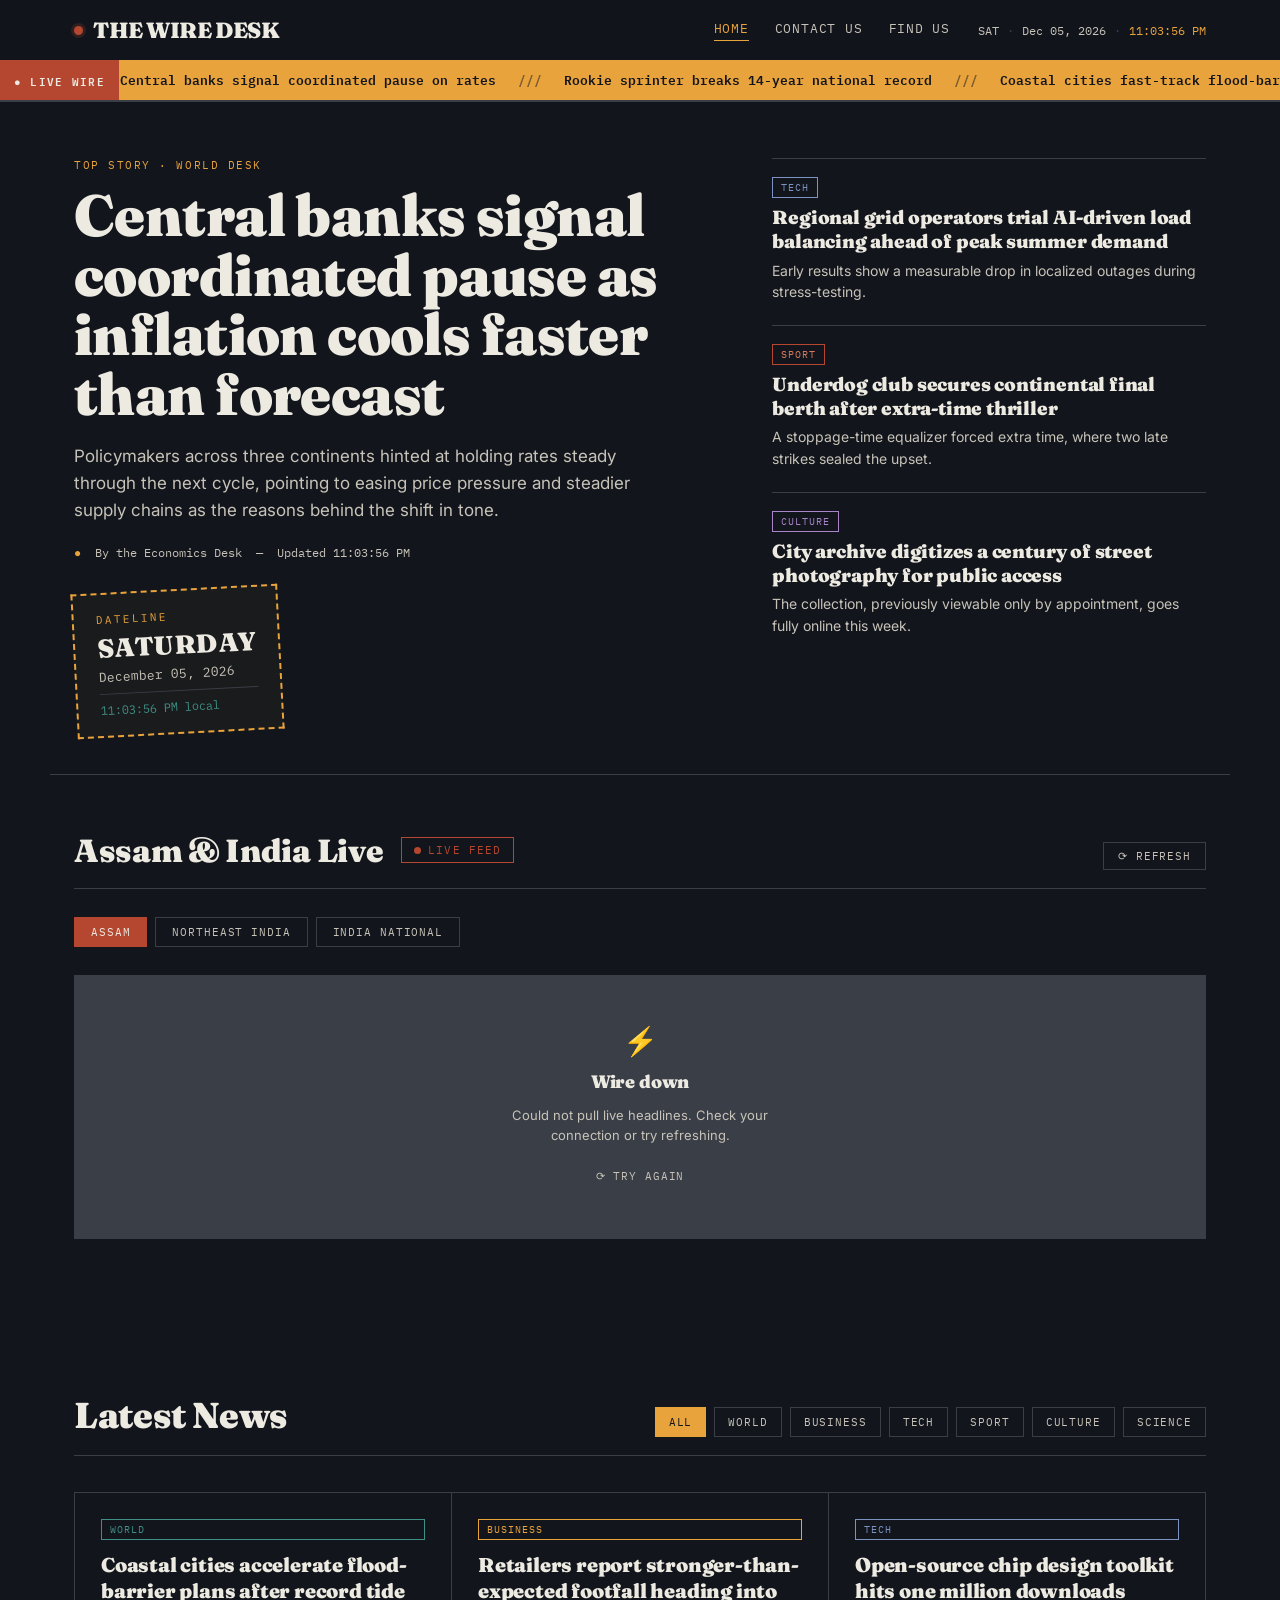
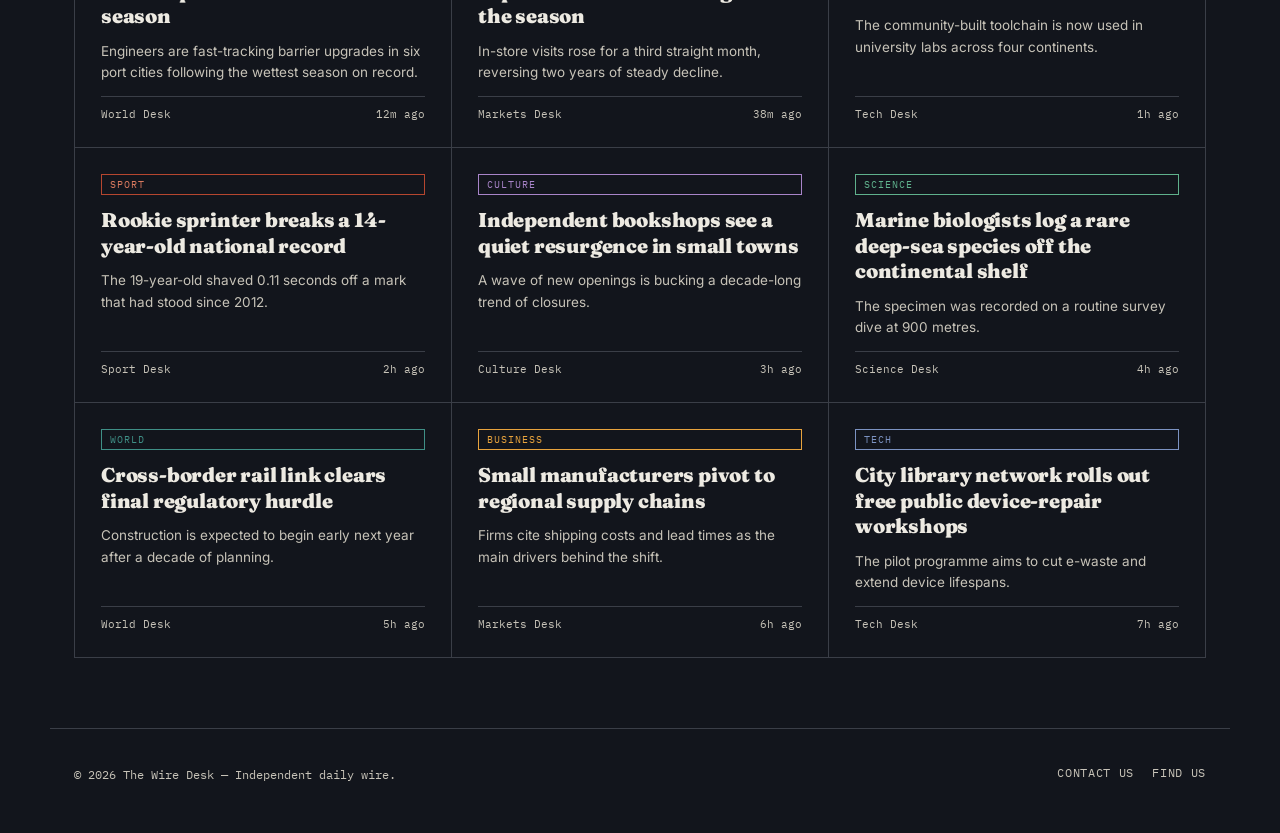
==== commit e96a2b14: "Update index.html" ====
--- a/index.html
+++ b/index.html
@@ -10,8 +10,33 @@
 <link href="https://fonts.googleapis.com/css2?family=Fraunces:opsz,wght@9..144,500;9..144,600;9..144,900&family=Inter:wght@400;500;600;700&family=IBM+Plex+Mono:wght@400;500;600&display=swap" rel="stylesheet">
 <link rel="stylesheet" href="styles.css">
 <style>
-/* ── Assam & India region tabs ── */
-.region-tabs { display:flex; gap:8px; flex-wrap:wrap; }
+/* ── Live India / Assam section extras ── */
+.live-section-head {
+  display:flex; justify-content:space-between; align-items:flex-end;
+  margin-bottom:28px; border-bottom:1px solid var(--ash); padding-bottom:18px;
+  gap:16px; flex-wrap:wrap;
+}
+.live-section-head h2 { font-size:clamp(22px,3vw,32px); }
+.live-badge {
+  display:inline-flex; align-items:center; gap:7px;
+  font-family:'IBM Plex Mono',monospace; font-size:11px; letter-spacing:0.1em;
+  text-transform:uppercase; color:var(--brick); border:1px solid var(--brick);
+  padding:5px 12px;
+}
+.live-badge .blink { width:7px; height:7px; border-radius:50%; background:var(--brick);
+  animation:pulse 1.5s ease-in-out infinite; }
+
+.refresh-btn {
+  font-family:'IBM Plex Mono',monospace; font-size:11px; letter-spacing:0.08em;
+  text-transform:uppercase; background:none; border:1px solid var(--ash);
+  color:var(--paper-dim); padding:6px 14px; cursor:pointer;
+  transition:border-color .2s, color .2s;
+}
+.refresh-btn:hover { border-color:var(--amber); color:var(--amber); }
+.refresh-btn:disabled { opacity:0.4; cursor:not-allowed; }
+
+/* region tabs */
+.region-tabs { display:flex; gap:8px; margin-bottom:28px; flex-wrap:wrap; }
 .rtab {
   font-family:'IBM Plex Mono',monospace; font-size:11px; letter-spacing:0.08em;
   text-transform:uppercase; background:none; border:1px solid var(--ash);
@@ -19,7 +44,73 @@
 }
 .rtab.active { background:var(--brick); border-color:var(--brick); color:var(--paper); }
 .rtab:hover:not(.active) { border-color:var(--brick); color:#d97a5f; }
-.india-card.hidden { display:none; }
+
+/* live news grid */
+.live-grid {
+  display:grid; grid-template-columns:repeat(3,1fr); gap:1px;
+  background:var(--ash); border:1px solid var(--ash); min-height:260px;
+}
+.live-card {
+  background:var(--ink); padding:24px; display:flex; flex-direction:column; gap:10px;
+  transition:background .25s, transform .25s, box-shadow .25s; position:relative;
+}
+.live-card:hover {
+  background:var(--panel); transform:translateY(-4px);
+  box-shadow:0 12px 28px -12px rgba(0,0,0,0.55);
+}
+.live-card h3 { font-size:18px; line-height:1.3; }
+.live-card p { color:var(--paper-dim); font-size:13px; line-height:1.6; margin:0; flex-grow:1; }
+.live-card .lc-meta {
+  display:flex; justify-content:space-between; align-items:center;
+  font-family:'IBM Plex Mono',monospace; font-size:11px; color:var(--paper-dim);
+  padding-top:10px; border-top:1px solid var(--ash);
+}
+.live-card .tag.assam { border-color:#e86c3d; color:#e86c3d; }
+.live-card .tag.india { border-color:#d4a847; color:#d4a847; }
+.live-card .arrow {
+  position:absolute; top:22px; right:20px; color:var(--brick);
+  opacity:0; transform:translateX(-6px); transition:all .25s; font-size:14px;
+}
+.live-card:hover .arrow { opacity:1; transform:translateX(0); }
+
+/* skeleton loading */
+.skel { background:var(--panel-2); border-radius:2px; animation:shimmer 1.4s ease-in-out infinite; }
+@keyframes shimmer {
+  0%,100%{opacity:.5;} 50%{opacity:1;}
+}
+.skel-card { background:var(--ink); padding:24px; display:flex; flex-direction:column; gap:12px; }
+.skel-tag { height:18px; width:60px; }
+.skel-title { height:14px; width:90%; }
+.skel-title.s2 { width:75%; }
+.skel-body { height:11px; width:100%; }
+.skel-body.s2 { width:88%; }
+.skel-body.s3 { width:70%; }
+
+.live-error {
+  grid-column:1/-1; display:flex; flex-direction:column; align-items:center;
+  justify-content:center; padding:48px 24px; gap:12px; text-align:center;
+}
+.live-error .err-icon { font-size:28px; }
+.live-error p { color:var(--paper-dim); font-size:13px; max-width:34ch; line-height:1.6; margin:0; }
+
+.last-updated {
+  font-family:'IBM Plex Mono',monospace; font-size:11px; color:var(--paper-dim);
+  margin-top:14px; text-align:right;
+}
+.last-updated span { color:var(--teal); }
+
+/* section divider */
+.section-divider {
+  max-width:1180px; margin:0 auto; padding:0 24px;
+  border-top:1px solid var(--ash);
+}
+
+@media (max-width:860px) {
+  .live-grid { grid-template-columns:1fr 1fr; }
+}
+@media (max-width:560px) {
+  .live-grid { grid-template-columns:1fr; }
+}
 </style>
 </head>
 <body>
@@ -93,29 +184,58 @@
   </div>
 </div>
 
-<!-- ═══════════════════════════════════════════════════════════════
-     ASSAM & INDIA NEWS SECTION
-     To add/edit headlines, update the ASSAM_INDIA_NEWS array below.
-     Each item: { region, tag, cat, title, excerpt, time, author }
-     region: 'assam' | 'northeast' | 'india'
-     cat (for tag colour): 'world' | 'business' | 'tech' | 'sport' | 'culture' | 'science'
-════════════════════════════════════════════════════════════════ -->
-<section id="indiaNews">
-  <div class="section-head reveal">
-    <h2>Assam &amp; India</h2>
-    <div class="region-tabs" id="regionTabs">
-      <button class="rtab active" data-region="all">All</button>
-      <button class="rtab" data-region="assam">Assam</button>
-      <button class="rtab" data-region="northeast">Northeast</button>
-      <button class="rtab" data-region="india">India</button>
-    </div>
-  </div>
-  <div class="news-grid" id="indiaGrid"></div>
+<!-- ══════════════════════════════════════════════════════
+     LIVE ASSAM & INDIA NEWS SECTION
+══════════════════════════════════════════════════════ -->
+<div class="section-divider"></div>
+<section id="liveIndia" style="padding-top:56px;">
+  <div class="live-section-head reveal">
+    <div style="display:flex;align-items:center;gap:18px;flex-wrap:wrap;">
+      <h2>Assam &amp; India Live</h2>
+      <span class="live-badge"><span class="blink"></span> Live Feed</span>
+    </div>
+    <div style="display:flex;align-items:center;gap:10px;flex-wrap:wrap;">
+      <button class="refresh-btn" id="refreshBtn" onclick="fetchLiveNews(true)">⟳ Refresh</button>
+    </div>
+  </div>
+
+  <div class="region-tabs reveal" id="regionTabs">
+    <button class="rtab active" data-region="assam">Assam</button>
+    <button class="rtab" data-region="northeast">Northeast India</button>
+    <button class="rtab" data-region="india">India National</button>
+  </div>
+
+  <div class="live-grid" id="liveGrid">
+    <!-- skeleton placeholders -->
+    <div class="skel-card">
+      <div class="skel skel-tag"></div>
+      <div class="skel skel-title"></div>
+      <div class="skel skel-title s2"></div>
+      <div class="skel skel-body"></div>
+      <div class="skel skel-body s2"></div>
+      <div class="skel skel-body s3"></div>
+    </div>
+    <div class="skel-card">
+      <div class="skel skel-tag"></div>
+      <div class="skel skel-title"></div>
+      <div class="skel skel-title s2"></div>
+      <div class="skel skel-body"></div>
+      <div class="skel skel-body s2"></div>
+    </div>
+    <div class="skel-card">
+      <div class="skel skel-tag"></div>
+      <div class="skel skel-title"></div>
+      <div class="skel skel-body"></div>
+      <div class="skel skel-body s2"></div>
+      <div class="skel skel-body s3"></div>
+    </div>
+  </div>
+  <p class="last-updated" id="lastUpdated"></p>
 </section>
 
-<!-- ═══════════════════════════════════════════════════════════════
-     GLOBAL LATEST NEWS SECTION
-════════════════════════════════════════════════════════════════ -->
+<!-- ══════════════════════════════════════════════════════
+     EXISTING NEWS SECTION
+══════════════════════════════════════════════════════ -->
 <section id="news">
   <div class="section-head reveal">
     <h2>Latest News</h2>
@@ -144,136 +264,7 @@
 
 <script src="script.js"></script>
 <script>
-
-/* ═══════════════════════════════════════════════════════════════
-   ASSAM & INDIA HEADLINES — edit this array to update the section
-   ─────────────────────────────────────────────────────────────
-   Fields:
-     region  → 'assam' | 'northeast' | 'india'
-     tag     → label shown on the card badge (e.g. 'Assam', 'Politics')
-     cat     → controls badge colour:
-               'world' (teal) | 'business' (amber) | 'tech' (blue)
-               'sport' (brick/red) | 'culture' (purple) | 'science' (green)
-     title   → headline text
-     excerpt → 1–2 sentence summary
-     time    → e.g. '2h ago' or '03 Jul'
-     author  → desk or reporter name
-════════════════════════════════════════════════════════════════ */
-const ASSAM_INDIA_NEWS = [
-  {
-    region:'assam',
-    tag:'Assam',
-    cat:'world',
-    title:'Your headline here',
-    excerpt:'Replace this with a one or two sentence summary of the story.',
-    time:'Just now',
-    author:'Assam Desk'
-  },
-  {
-    region:'assam',
-    tag:'Assam',
-    cat:'business',
-    title:'Your headline here',
-    excerpt:'Replace this with a one or two sentence summary of the story.',
-    time:'Just now',
-    author:'Assam Desk'
-  },
-  {
-    region:'assam',
-    tag:'Assam',
-    cat:'science',
-    title:'Your headline here',
-    excerpt:'Replace this with a one or two sentence summary of the story.',
-    time:'Just now',
-    author:'Assam Desk'
-  },
-  {
-    region:'northeast',
-    tag:'Northeast',
-    cat:'world',
-    title:'Your headline here',
-    excerpt:'Replace this with a one or two sentence summary of the story.',
-    time:'Just now',
-    author:'Northeast Desk'
-  },
-  {
-    region:'northeast',
-    tag:'Northeast',
-    cat:'culture',
-    title:'Your headline here',
-    excerpt:'Replace this with a one or two sentence summary of the story.',
-    time:'Just now',
-    author:'Northeast Desk'
-  },
-  {
-    region:'northeast',
-    tag:'Northeast',
-    cat:'sport',
-    title:'Your headline here',
-    excerpt:'Replace this with a one or two sentence summary of the story.',
-    time:'Just now',
-    author:'Northeast Desk'
-  },
-  {
-    region:'india',
-    tag:'India',
-    cat:'world',
-    title:'Your headline here',
-    excerpt:'Replace this with a one or two sentence summary of the story.',
-    time:'Just now',
-    author:'India Desk'
-  },
-  {
-    region:'india',
-    tag:'India',
-    cat:'tech',
-    title:'Your headline here',
-    excerpt:'Replace this with a one or two sentence summary of the story.',
-    time:'Just now',
-    author:'India Desk'
-  },
-  {
-    region:'india',
-    tag:'India',
-    cat:'business',
-    title:'Your headline here',
-    excerpt:'Replace this with a one or two sentence summary of the story.',
-    time:'Just now',
-    author:'India Desk'
-  },
-];
-
-function renderIndiaNews(filter) {
-  const grid = document.getElementById('indiaGrid');
-  const visible = filter === 'all'
-    ? ASSAM_INDIA_NEWS
-    : ASSAM_INDIA_NEWS.filter(n => n.region === filter);
-
-  grid.innerHTML = visible.map((item, i) => `
-    <article class="news-card india-card reveal" data-region="${item.region}" style="transition-delay:${(i%3)*0.08}s">
-      <span class="arrow">→</span>
-      <span class="tag ${item.cat}">${item.tag}</span>
-      <h3>${item.title}</h3>
-      <p>${item.excerpt}</p>
-      <div class="news-meta"><span>${item.author}</span><span>${item.time}</span></div>
-    </article>
-  `).join('');
-  window.WireDesk.observeReveals();
-}
-
-renderIndiaNews('all');
-
-document.getElementById('regionTabs').addEventListener('click', (e) => {
-  const btn = e.target.closest('.rtab');
-  if (!btn) return;
-  document.querySelectorAll('.rtab').forEach(b => b.classList.remove('active'));
-  btn.classList.add('active');
-  renderIndiaNews(btn.dataset.region);
-});
-
-/* ═══════════════════════════════════════════════════════════════
-   GLOBAL NEWS — edit this array for the bottom section
-════════════════════════════════════════════════════════════════ */
+/* ── Static news grid ── */
 const NEWS = [
   {cat:'world', tag:'World', title:'Coastal cities accelerate flood-barrier plans after record tide season', excerpt:'Engineers are fast-tracking barrier upgrades in six port cities following the wettest season on record.', time:'12m ago', author:'World Desk'},
   {cat:'business', tag:'Business', title:'Retailers report stronger-than-expected footfall heading into the season', excerpt:'In-store visits rose for a third straight month, reversing two years of steady decline.', time:'38m ago', author:'Markets Desk'},
@@ -295,9 +286,9 @@
   'Independent bookshops see quiet resurgence'
 ];
 
-function renderNews() {
+function renderNews(){
   const grid = document.getElementById('newsGrid');
-  grid.innerHTML = NEWS.map((item,i) => `
+  grid.innerHTML = NEWS.map((item,i)=>`
     <article class="news-card reveal" data-cat="${item.cat}" style="transition-delay:${(i%3)*0.08}s">
       <span class="arrow">→</span>
       <span class="tag ${item.cat}">${item.tag}</span>
@@ -311,18 +302,157 @@
 renderNews();
 window.WireDesk.initTicker(TICKER_ITEMS);
 
-document.getElementById('filters').addEventListener('click', (e) => {
+document.getElementById('filters').addEventListener('click', (e)=>{
   const btn = e.target.closest('.filter-btn');
-  if (!btn) return;
-  document.querySelectorAll('.filter-btn').forEach(b => b.classList.remove('active'));
+  if(!btn) return;
+  document.querySelectorAll('.filter-btn').forEach(b=>b.classList.remove('active'));
   btn.classList.add('active');
   const f = btn.dataset.filter;
-  document.querySelectorAll('.news-card').forEach(card => {
-    card.classList.toggle('hidden', f !== 'all' && card.dataset.cat !== f);
+  document.querySelectorAll('.news-card').forEach(card=>{
+    card.classList.toggle('hidden', f!=='all' && card.dataset.cat!==f);
   });
 });
+
+/* ══════════════════════════════════════════════════════
+   LIVE ASSAM & INDIA NEWS — Anthropic API with web search
+══════════════════════════════════════════════════════ */
+let currentRegion = 'assam';
+let lastFetchedRegion = null;
+
+const REGION_PROMPTS = {
+  assam: `You are a news editor. Search the web and find the 6 most recent and important news headlines from Assam, India today (${new Date().toLocaleDateString('en-IN',{day:'2-digit',month:'long',year:'numeric'})}). Focus on politics, floods/natural disasters, economy, development, culture, and crime. Return ONLY a JSON array with exactly 6 objects. Each object must have: "title" (concise headline, max 12 words), "excerpt" (2-sentence summary, max 40 words), "category" (one of: Politics, Floods, Economy, Culture, Crime, Development), "timeAgo" (e.g. "2h ago"), "source" (news outlet name). Return raw JSON only, no markdown, no preamble.`,
+
+  northeast: `You are a news editor. Search the web and find the 6 most recent important news headlines from Northeast India (Assam, Meghalaya, Manipur, Nagaland, Arunachal Pradesh, Mizoram, Tripura, Sikkim) today (${new Date().toLocaleDateString('en-IN',{day:'2-digit',month:'long',year:'numeric'})}). Include diverse states. Return ONLY a JSON array with exactly 6 objects. Each object must have: "title" (concise headline, max 12 words), "excerpt" (2-sentence summary, max 40 words), "category" (one of: Politics, Security, Economy, Culture, Disaster, Development), "timeAgo" (e.g. "3h ago"), "source" (news outlet name), "state" (state name). Return raw JSON only, no markdown, no preamble.`,
+
+  india: `You are a news editor. Search the web and find the 6 most recent top national headlines from India today (${new Date().toLocaleDateString('en-IN',{day:'2-digit',month:'long',year:'numeric'})}). Cover politics, economy, sports, science/tech, and society. Return ONLY a JSON array with exactly 6 objects. Each object must have: "title" (concise headline, max 12 words), "excerpt" (2-sentence summary, max 40 words), "category" (one of: Politics, Economy, Sports, Science, Society, Security), "timeAgo" (e.g. "1h ago"), "source" (news outlet name). Return raw JSON only, no markdown, no preamble.`,
+};
+
+const CAT_COLORS = {
+  Politics:'#d97a5f', Floods:'#7c93c2', Economy:'#e8a33d',
+  Culture:'#a884c9', Crime:'#b5462f', Development:'#3f8f86',
+  Security:'#b5462f', Disaster:'#7c93c2', Sports:'#d97a5f',
+  Science:'#5fb18c', Society:'#a884c9',
+};
+
+function skeletonHTML(){
+  return Array.from({length:6}).map(()=>`
+    <div class="skel-card">
+      <div class="skel skel-tag"></div>
+      <div class="skel skel-title"></div>
+      <div class="skel skel-title s2"></div>
+      <div class="skel skel-body"></div>
+      <div class="skel skel-body s2"></div>
+      <div class="skel skel-body s3"></div>
+    </div>`).join('');
+}
+
+function renderLiveCards(items, region){
+  const regionLabel = {assam:'Assam',northeast:'Northeast',india:'India'}[region] || 'India';
+  return items.map((item, i)=>{
+    const color = CAT_COLORS[item.category] || 'var(--paper-dim)';
+    const stateLabel = item.state ? ` · ${item.state}` : '';
+    return `
+    <article class="live-card reveal" style="transition-delay:${(i%3)*0.07}s">
+      <span class="arrow">→</span>
+      <span class="tag" style="border-color:${color};color:${color};">${item.category}</span>
+      <h3>${item.title}</h3>
+      <p>${item.excerpt}</p>
+      <div class="lc-meta">
+        <span>${item.source}${stateLabel}</span>
+        <span>${item.timeAgo}</span>
+      </div>
+    </article>`;
+  }).join('');
+}
+
+async function fetchLiveNews(forceRefresh = false){
+  if(!forceRefresh && currentRegion === lastFetchedRegion) return;
+
+  const grid = document.getElementById('liveGrid');
+  const refreshBtn = document.getElementById('refreshBtn');
+  const lastUpdatedEl = document.getElementById('lastUpdated');
+
+  grid.innerHTML = skeletonHTML();
+  refreshBtn.disabled = true;
+  refreshBtn.textContent = '⟳ Loading…';
+  lastUpdatedEl.textContent = '';
+
+  const prompt = REGION_PROMPTS[currentRegion];
+
+  try {
+    const response = await fetch('https://api.anthropic.com/v1/messages', {
+      method:'POST',
+      headers:{'Content-Type':'application/json'},
+      body: JSON.stringify({
+        model:'claude-sonnet-4-6',
+        max_tokens:1000,
+        tools:[{type:'web_search_20250305', name:'web_search'}],
+        messages:[{role:'user', content: prompt}]
+      })
+    });
+
+    if(!response.ok) throw new Error(`API error ${response.status}`);
+    const data = await response.json();
+
+    // Extract text from all content blocks (web_search + text)
+    const fullText = (data.content || [])
+      .filter(b => b.type === 'text')
+      .map(b => b.text)
+      .join('');
+
+    // Strip markdown fences if present
+    const jsonStr = fullText.replace(/```json|```/gi,'').trim();
+    const items = JSON.parse(jsonStr);
+
+    if(!Array.isArray(items) || items.length === 0) throw new Error('Empty response');
+
+    grid.innerHTML = renderLiveCards(items, currentRegion);
+    lastFetchedRegion = currentRegion;
+    window.WireDesk.observeReveals();
+
+    const now = new Date();
+    const timeStr = now.toLocaleTimeString(undefined,{hour:'2-digit',minute:'2-digit'});
+    lastUpdatedEl.innerHTML = `Last updated: <span>${timeStr}</span>`;
+
+    // Update ticker with live headlines
+    const tickerItems = items.slice(0,4).map(i => i.title);
+    const track = document.getElementById('tickerTrack');
+    if(track){
+      const all = [...tickerItems, ...TICKER_ITEMS.slice(0,2), ...tickerItems, ...TICKER_ITEMS.slice(0,2)];
+      track.innerHTML = all.map(t=>`<span>${t}</span><span class="sep">///</span>`).join('');
+    }
+
+  } catch(err){
+    console.error('Live news fetch error:', err);
+    grid.innerHTML = `
+      <div class="live-error">
+        <div class="err-icon">⚡</div>
+        <h3 style="font-family:'Fraunces',serif;font-size:18px;margin:0;">Wire down</h3>
+        <p>Could not pull live headlines. Check your connection or try refreshing.</p>
+        <button class="refresh-btn" onclick="fetchLiveNews(true)" style="margin-top:4px;">⟳ Try again</button>
+      </div>`;
+  } finally {
+    refreshBtn.disabled = false;
+    refreshBtn.textContent = '⟳ Refresh';
+  }
+}
+
+/* Region tab switching */
+document.getElementById('regionTabs').addEventListener('click', (e)=>{
+  const btn = e.target.closest('.rtab');
+  if(!btn) return;
+  document.querySelectorAll('.rtab').forEach(b=>b.classList.remove('active'));
+  btn.classList.add('active');
+  currentRegion = btn.dataset.region;
+  lastFetchedRegion = null; // force re-fetch
+  fetchLiveNews();
+});
+
+/* Initial fetch */
+fetchLiveNews();
+
+/* Auto-refresh every 10 minutes */
+setInterval(()=>{ lastFetchedRegion = null; fetchLiveNews(); }, 10 * 60 * 1000);
 </script>
 </body>
 </html>
-
-s
